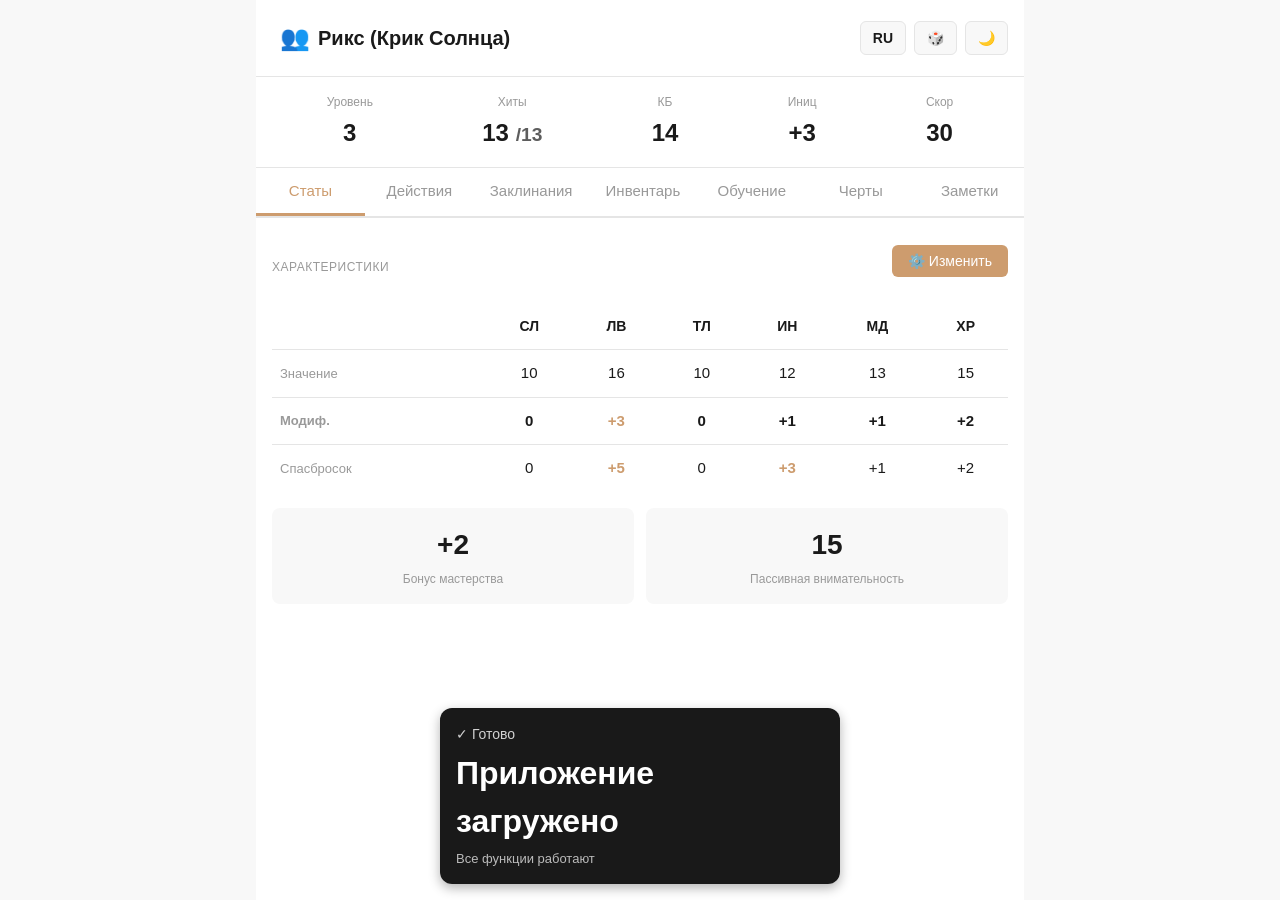
==== index.html @ 70c3392c "Add files via upload" ====
<!DOCTYPE html>
<html lang="ru">
<head>
    <meta charset="UTF-8">
    <meta name="viewport" content="width=device-width, initial-scale=1.0">
    <title>Таборакс - Лист персонажа</title>
    <link rel="stylesheet" href="style.css">
</head>
<body>
    <div class="app">
        <!-- Шапка персонажа -->
        <header class="header">
            <button class="back-btn" onclick="openCharacterList()">👥</button>
            <h1 class="character-name" id="character-name-display">Рикс (Крик Солнца)</h1>
            <div class="header-controls">
                <button class="header-icon-btn" id="lang-btn" onclick="toggleLanguage()" title="Language">RU</button>
                <button class="header-icon-btn" id="online-btn" onclick="toggleOnlineMode()" title="Online mode">🎲</button>
                <button class="header-icon-btn" id="theme-btn" onclick="toggleTheme()" title="Theme">🌙</button>
            </div>
        </header>

        <!-- Основные показатели -->
        <div class="main-stats">
            <div class="main-stat clickable" onclick="levelUp()">
                <div class="main-stat-label" data-i18n="level-short">Уровень</div>
                <div class="main-stat-value" id="level-display">3</div>
            </div>
            <div class="main-stat clickable" onclick="openHPModal()">
                <div class="main-stat-label">Хиты</div>
                <div class="main-stat-value">
                    <span id="hp-current-display">13</span>
                    <span class="hp-max">/<span id="hp-max-display">13</span></span>
                </div>
            </div>
            <div class="main-stat">
                <div class="main-stat-label">КБ</div>
                <div class="main-stat-value" id="ac-display">14</div>
            </div>
            <div class="main-stat">
                <div class="main-stat-label">Иниц</div>
                <div class="main-stat-value" id="init-display">+3</div>
            </div>
            <div class="main-stat">
                <div class="main-stat-label">Скор</div>
                <div class="main-stat-value">30</div>
            </div>
        </div>

        <!-- Вкладки навигации -->
        <nav class="tabs">
            <button class="tab active" data-tab="stats" data-i18n="tab-stats">Статы</button>
            <button class="tab" data-tab="actions" data-i18n="tab-actions">Действия</button>
            <button class="tab" data-tab="spells" data-i18n="tab-spells">Заклинания</button>
            <button class="tab" data-tab="inventory" data-i18n="tab-inventory">Инвентарь</button>
            <button class="tab" data-tab="training" data-i18n="tab-training">Обучение</button>
            <button class="tab" data-tab="features" data-i18n="tab-features">Черты</button>
            <button class="tab" data-tab="notes" data-i18n="tab-notes">Заметки</button>
        </nav>

        <!-- Контент вкладок -->
        <main class="content">
            <!-- Статы -->
            <section id="stats" class="tab-content active">
                <div class="section-header">
                    <h2 class="section-title" data-i18n="section-stats">Характеристики</h2>
                    <button class="add-btn" onclick="openStatsModal()" data-i18n="edit-stats">⚙️ Изменить</button>
                </div>
                <!-- Таблица характеристик -->
                <table class="abilities-table">
                    <thead>
                        <tr>
                            <th></th>
                            <th>СЛ</th>
                            <th>ЛВ</th>
                            <th>ТЛ</th>
                            <th>ИН</th>
                            <th>МД</th>
                            <th>ХР</th>
                        </tr>
                    </thead>
                    <tbody id="abilities-body">
                        <tr>
                            <td class="row-label" data-i18n="value">Значение</td>
                            <td id="str-score">10</td>
                            <td id="dex-score">16</td>
                            <td id="con-score">10</td>
                            <td id="int-score">12</td>
                            <td id="wis-score">13</td>
                            <td id="cha-score">15</td>
                        </tr>
                        <tr class="modifier-row">
                            <td class="row-label" data-i18n="modifier">Модиф.</td>
                            <td id="str-mod">0</td>
                            <td class="highlight" id="dex-mod">+3</td>
                            <td id="con-mod">0</td>
                            <td id="int-mod">+1</td>
                            <td id="wis-mod">+1</td>
                            <td id="cha-mod">+2</td>
                        </tr>
                        <tr>
                            <td class="row-label" data-i18n="saving-throw">Спасбросок</td>
                            <td id="str-save">0</td>
                            <td class="highlight" id="dex-save">+5</td>
                            <td id="con-save">0</td>
                            <td class="highlight" id="int-save">+3</td>
                            <td id="wis-save">+1</td>
                            <td id="cha-save">+2</td>
                        </tr>
                    </tbody>
                </table>

                <!-- Бонусы -->
                <div class="info-boxes">
                    <div class="info-box">
                        <div class="info-box-value" id="prof-bonus-display">+2</div>
                        <div class="info-box-label" data-i18n="proficiency-bonus">Бонус мастерства</div>
                    </div>
                    <div class="info-box">
                        <div class="info-box-value" id="passive-perception">15</div>
                        <div class="info-box-label" data-i18n="passive-perception">Пассивная внимательность</div>
                    </div>
                </div>

                <!-- Навыки -->
                <div class="skills-section" id="skills-list">
                    <!-- Заполняется JS -->
                </div>
            </section>

            <!-- Действия -->
            <section id="actions" class="tab-content">
                <h2 class="section-title" data-i18n="section-attacks">Атаки</h2>

                <div class="action-card weapon">
                    <div class="action-header">
                        <h4>🗡️ Кинжал</h4>
                        <div class="weapon-rolls">
                            <button class="roll-btn-inline" onclick="rollAttack('Кинжал', 'dex')">⚔️</button>
                            <button class="roll-btn-inline" onclick="rollDamage('Кинжал', 1, 4, 'dex', 'колющий')">💥</button>
                        </div>
                    </div>
                    <p class="action-desc" id="dagger-hit-calc"></p>
                    <p class="action-desc" id="dagger-dmg-calc"></p>
                    <p class="action-desc">Лёгкое, метательное, фехтовальное (20/60 фт)</p>
                </div>

                <div class="action-card weapon">
                    <div class="action-header">
                        <h4>⚔️ Короткий меч</h4>
                        <div class="weapon-rolls">
                            <button class="roll-btn-inline" onclick="rollAttack('Короткий меч', 'dex')">⚔️</button>
                            <button class="roll-btn-inline" onclick="rollDamage('Короткий меч', 1, 6, 'dex', 'колющий')">💥</button>
                        </div>
                    </div>
                    <p class="action-desc" id="sword-hit-calc"></p>
                    <p class="action-desc" id="sword-dmg-calc"></p>
                    <p class="action-desc">Лёгкое, фехтовальное</p>
                </div>

                <div class="action-card weapon">
                    <div class="action-header">
                        <h4>🐾 Кошачьи когти</h4>
                        <div class="weapon-rolls">
                            <button class="roll-btn-inline" onclick="rollAttack('Когти', 'dex')">⚔️</button>
                            <button class="roll-btn-inline" onclick="rollDamage('Когти', 1, 4, 'str', 'рубящий')">💥</button>
                        </div>
                    </div>
                    <p class="action-desc" id="claws-hit-calc"></p>
                    <p class="action-desc" id="claws-dmg-calc"></p>
                    <p class="action-desc">Расовая способность. Лазание 20 футов + атака</p>
                </div>

                <h2 class="section-title" data-i18n="section-combat">Действия в бою</h2>

                <div class="action-card">
                    <div class="action-header">
                        <h4>🎯 Скрытая атака <span class="level-badge" id="sneak-level">3 ур</span></h4>
                        <button class="roll-btn-inline" onclick="rollSneakAttack()">🎲</button>
                    </div>
                    <p class="action-desc" id="sneak-calc"></p>
                    <p class="action-desc">Раз в ход при преимуществе на атаку ИЛИ если рядом с целью (в 5 фт) союзник, который не недееспособен (без помехи на атаку).</p>
                </div>

                <div class="action-card">
                    <div class="action-header">
                        <h4>⚡ Хитрое действие</h4>
                    </div>
                    <p class="action-desc"><strong>Бонусное действие:</strong> Рывок, Отход или Засада (Скрыться)</p>
                </div>

                <div class="action-card">
                    <div class="action-header">
                        <h4>🏃 Кошачье проворство</h4>
                    </div>
                    <p class="action-desc"><strong>Использование:</strong> 1 раз между отдыхами</p>
                    <p class="action-desc">Удваивает скорость (30 → 60 фт) до конца хода. Восстанавливается после 0 футов движения в один из ваших ходов.</p>
                </div>
            </section>

            <!-- Заклинания -->
            <section id="spells" class="tab-content">
                <h2 class="section-title" data-i18n="section-spellcasting">Характеристики заклинателя</h2>

                <div class="spell-stats">
                    <div class="spell-stat" id="spell-dc-calc">
                        <strong data-i18n="spell-dc">СЛ заклинаний</strong>: Загрузка...
                    </div>
                    <div class="spell-stat" id="spell-attack-calc">
                        <strong data-i18n="spell-attack">Бонус атаки</strong>: Загрузка...
                    </div>
                </div>

                <h3 class="subsection-title" data-i18n="cantrips">Заговоры (неограниченно)</h3>

                <div class="action-card">
                    <div class="action-header">
                        <h4>🎯 Улучшенная волшебная рука</h4>
                    </div>
                    <p class="action-desc"><strong>Действие/Бонусное • 30 фт • 1 мин</strong></p>
                    <p class="action-desc">Призрачная рука. Воровские инструменты, кража, Ловкость рук на расстоянии, открывание замков.</p>
                </div>

                <div class="action-card">
                    <div class="action-header">
                        <h4>✨ Малая иллюзия</h4>
                    </div>
                    <p class="action-desc"><strong>Действие • 30 фт • 1 мин</strong></p>
                    <p class="action-desc">Звук или изображение 5 фт. Расследование против СЛ <span id="spell-dc-inline">11</span>.</p>
                </div>

                <div class="action-card">
                    <div class="action-header">
                        <h4>🎪 Фокусы</h4>
                    </div>
                    <p class="action-desc"><strong>Действие • 10 фт • до 1 ч</strong></p>
                    <p class="action-desc">Магические трюки: свечи, температура еды, цвет/метка/звук. До 3 эффектов.</p>
                </div>

                <h3 class="subsection-title" data-i18n="level-1-spells">Заклинания 1 уровня</h3>

                <div class="spell-slots">
                    <strong><span data-i18n="spell-slots">Ячейки</span> (<span data-i18n="total">всего</span> <span id="spell-slots-total">2</span>):</strong>
                    <label class="slot"><input type="checkbox" class="spell-slot-check"> <span>1</span></label>
                    <label class="slot"><input type="checkbox" class="spell-slot-check"> <span>2</span></label>
                </div>

                <div class="action-card expandable">
                    <div class="action-header" onclick="this.parentElement.classList.toggle('expanded')">
                        <h4>😴 Усыпление</h4>
                        <button class="roll-btn-inline" onclick="event.stopPropagation(); rollSpell('Усыпление', 5, 8)">🎲 5к8</button>
                    </div>
                    <div class="action-details">
                        <p><strong>Действие • 90 фт • 1 мин</strong></p>
                        <p>5к8 хитов существ усыпляются. Начинайте с наименьших хитов. Просыпаются при уроне.</p>
                    </div>
                </div>

                <div class="action-card expandable">
                    <div class="action-header" onclick="this.parentElement.classList.toggle('expanded')">
                        <h4>🎭 Маскировка</h4>
                    </div>
                    <div class="action-details">
                        <p><strong>Действие • на себя • 1 ч</strong></p>
                        <p>Иллюзия внешнего вида. Расследование против СЛ <span id="spell-dc-inline2">11</span>.</p>
                    </div>
                </div>

                <div class="action-card expandable">
                    <div class="action-header" onclick="this.parentElement.classList.toggle('expanded')">
                        <h4>✨ Сверкающие брызги</h4>
                        <button class="roll-btn-inline" onclick="event.stopPropagation(); rollSpell('Сверкающие брызги', 6, 10)">🎲 6к10</button>
                    </div>
                    <div class="action-details">
                        <p><strong>Действие • конус 15 фт • момент</strong></p>
                        <p>6к10. Существа с хитами ≤ результата ослепляются. +2к10 за уровень ячейки.</p>
                    </div>
                </div>
            </section>

            <!-- Инвентарь -->
            <section id="inventory" class="tab-content">
                <div class="section-header">
                    <h2 class="section-title" data-i18n="tab-inventory">Инвентарь</h2>
                    <button class="add-btn" onclick="toggleAddItemForm()" data-i18n="add-item">+ Добавить</button>
                </div>

                <!-- Форма добавления -->
                <div id="add-item-form" class="add-item-form" style="display: none;">
                    <input type="text" id="item-name-input" placeholder="Название предмета" class="form-input">
                    <select id="item-type-input" class="form-input">
                        <option value="weapon">Оружие</option>
                        <option value="armor">Броня</option>
                        <option value="tool">Инструменты</option>
                        <option value="consumable">Расходники</option>
                        <option value="ingredient">Ингредиенты</option>
                        <option value="misc">Разное</option>
                    </select>
                    <div class="form-row">
                        <input type="text" id="item-detail-input" placeholder="Описание" class="form-input">
                        <input type="number" id="item-count-input" placeholder="×" class="form-input small" min="1" value="1">
                    </div>
                    <label class="checkbox-label">
                        <input type="checkbox" id="item-equipped-input">
                        Экипировано
                    </label>

                    <label class="checkbox-label">
                        <input type="checkbox" id="item-learnable-input" onchange="toggleLearnableFields()">
                        Можно изучать/тренироваться
                    </label>

                    <div id="learnable-fields" style="display: none;">
                        <label>Цель (очков для овладения):</label>
                        <input type="number" id="item-target-input" placeholder="50" class="form-input" min="1" value="50">

                        <label>Бросок кости:</label>
                        <select id="item-dice-input" class="form-input">
                            <option value="1d4">1к4</option>
                            <option value="1d6">1к6</option>
                            <option value="1d8">1к8</option>
                            <option value="1d10">1к10</option>
                            <option value="1d12">1к12</option>
                        </select>

                        <label>Модификатор:</label>
                        <select id="item-ability-input" class="form-input">
                            <option value="str">Сила (СЛ)</option>
                            <option value="dex">Ловкость (ЛВ)</option>
                            <option value="con">Телосложение (ТЛ)</option>
                            <option value="int" selected>Интеллект (ИН)</option>
                            <option value="wis">Мудрость (МД)</option>
                            <option value="cha">Харизма (ХР)</option>
                        </select>
                    </div>

                    <div class="form-buttons">
                        <button class="btn-save" onclick="addInventoryItem()" data-i18n="save-btn">Сохранить</button>
                        <button class="btn-cancel" onclick="toggleAddItemForm()" data-i18n="cancel-btn">Отмена</button>
                    </div>
                </div>

                <div id="inventory-container">
                    <!-- Заполняется JS -->
                </div>
            </section>

            <!-- Обучение -->
            <section id="training" class="tab-content">
                <h2 class="section-title" data-i18n="section-training">Изучаемые предметы</h2>
                <p class="training-description" data-i18n="training-desc">Тренируйтесь с этими предметами во время длинных отдыхов</p>

                <div class="section-header">
                    <button class="add-btn full-width" onclick="trainAll()" data-i18n="train-all">Тренировать все</button>
                </div>

                <div id="training-container">
                    <!-- Заполняется JS -->
                </div>
            </section>

            <!-- Черты -->
            <section id="features" class="tab-content">
                <h2 class="section-title" data-i18n="section-racial">Расовые черты (Таборакс)</h2>

                <div class="feature-card">
                    <h4>🌙 Тёмное зрение (60 фт)</h4>
                    <p>В темноте видите как при тусклом освещении (оттенки серого).</p>
                </div>

                <div class="feature-card">
                    <h4>🐾 Кошачьи когти</h4>
                    <p>Безоружная атака 1к4 + Сила рубящим. Скорость лазания 20 фт.</p>
                </div>

                <div class="feature-card">
                    <h4>🏃 Кошачье проворство</h4>
                    <p>Удвоение скорости в бою (1 раз). Восстановление после 0 фт движения.</p>
                </div>

                <h2 class="section-title" data-i18n="section-class">Классовые черты (Разбойник)</h2>

                <div class="feature-card">
                    <h4>⭐ Компетентность (Экспертиза)</h4>
                    <p>Удвоенный бонус мастерства для: Восприятие, Убеждение</p>
                </div>

                <div class="feature-card">
                    <h4>🎯 Скрытая атака</h4>
                    <p>Дополнительный урон раз в ход при определённых условиях. Растёт с уровнем.</p>
                </div>

                <div class="feature-card">
                    <h4>⚡ Хитрое действие</h4>
                    <p>Бонусное действие: Рывок, Отход, Засада.</p>
                </div>

                <div class="feature-card">
                    <h4>🗣️ Воровской жаргон</h4>
                    <p>Секретный язык воров. Зашифрованные сообщения, специальные символы.</p>
                </div>

                <div class="feature-card">
                    <h4>🎯 Мистический плут</h4>
                    <p>Заклинания от Интеллекта. Улучшенная волшебная рука.</p>
                </div>

                <h2 class="section-title" data-i18n="section-personality">Личность</h2>

                <div class="feature-card">
                    <h4>🎭 Черты</h4>
                    <p>Осторожен и уважителен в делах, находясь в заброшенных землях.</p>
                </div>

                <div class="feature-card">
                    <h4>💎 Идеалы</h4>
                    <p>Свобода - величайшее сокровище. Никто не отберёт её снова.</p>
                </div>

                <div class="feature-card">
                    <h4>🔗 Привязанности</h4>
                    <p>Притворяюсь, что не понимаю местный язык, чтобы избежать нежелательных взаимодействий.</p>
                </div>
            </section>

            <!-- Заметки -->
            <section id="notes" class="tab-content">
                <h2 class="section-title">Общая информация</h2>

                <div class="note-card">
                    <h4>Владение оружием</h4>
                    <p>Простое оружие, ручные арбалеты, длинный меч, рапира, короткий меч</p>
                </div>

                <div class="note-card">
                    <h4>Языки</h4>
                    <p>Общий, Эльфийский, Сильван</p>
                </div>

                <div class="note-card">
                    <h4>Броски в бою</h4>
                    <p><strong>1. Инициатива:</strong> 1к20 + Ловкость</p>
                    <p><strong>2. Попадание:</strong> 1к20 + мод. характеристики + мастерство</p>
                    <p><strong>3. Урон:</strong> кость оружия + модификатор</p>
                    <p><strong>Крит (20):</strong> урон ×2</p>
                    <p><strong>Провал (1):</strong> автопромах</p>
                </div>
            </section>
        </main>

        <!-- Модальное окно списка персонажей -->
        <div id="character-list-modal" class="modal">
            <div class="modal-content">
                <div class="modal-header">
                    <h2 data-i18n="my-characters">Мои персонажи</h2>
                    <button class="close-btn" onclick="closeCharacterList()">×</button>
                </div>
                <div class="modal-body">
                    <div id="characters-list"></div>
                    <button class="btn-save full-width" onclick="openCharacterCreator()" data-i18n="create-character">+ Создать нового персонажа</button>
                </div>
            </div>
        </div>

        <!-- Модальное окно создания персонажа -->
        <div id="character-creator-modal" class="modal">
            <div class="modal-content">
                <div class="modal-header">
                    <h2>Создание персонажа</h2>
                    <button class="close-btn" onclick="closeCharacterCreator()">×</button>
                </div>
                <div class="modal-body">
                    <div id="creator-step-1" class="creator-step active">
                        <h3>Шаг 1: Основная информация</h3>
                        <label>Имя персонажа:</label>
                        <input type="text" id="new-char-name" class="form-input" placeholder="Например: Рикс (Крик Солнца)">

                        <label>Раса:</label>
                        <select id="new-char-race" class="form-input">
                            <option value="tabaxi">Таборакс (Tabaxi)</option>
                            <option value="human">Человек</option>
                            <option value="elf">Эльф</option>
                            <option value="dwarf">Дварф</option>
                            <option value="halfling">Полурослик</option>
                            <option value="dragonborn">Драконорождённый</option>
                            <option value="tiefling">Тифлинг</option>
                        </select>

                        <label>Класс:</label>
                        <select id="new-char-class" class="form-input">
                            <option value="rogue">Разбойник (Плут)</option>
                            <option value="fighter">Воин</option>
                            <option value="wizard">Волшебник</option>
                            <option value="cleric">Жрец</option>
                            <option value="ranger">Следопыт</option>
                            <option value="paladin">Паладин</option>
                            <option value="bard">Бард</option>
                        </select>

                        <label>Уровень:</label>
                        <input type="number" id="new-char-level" min="1" max="20" value="1" class="form-input">

                        <button class="btn-save full-width" onclick="goToCreatorStep(2)">Далее →</button>
                    </div>

                    <div id="creator-step-2" class="creator-step">
                        <h3>Шаг 2: Характеристики</h3>
                        <div class="stat-inputs">
                            <label>Сила (СЛ): <input type="number" id="new-str" min="1" max="30" value="10"></label>
                            <label>Ловкость (ЛВ): <input type="number" id="new-dex" min="1" max="30" value="10"></label>
                            <label>Телосложение (ТЛ): <input type="number" id="new-con" min="1" max="30" value="10"></label>
                            <label>Интеллект (ИН): <input type="number" id="new-int" min="1" max="30" value="10"></label>
                            <label>Мудрость (МД): <input type="number" id="new-wis" min="1" max="30" value="10"></label>
                            <label>Харизма (ХР): <input type="number" id="new-cha" min="1" max="30" value="10"></label>
                        </div>

                        <div class="form-buttons">
                            <button class="btn-cancel" onclick="goToCreatorStep(1)">← Назад</button>
                            <button class="btn-save" onclick="goToCreatorStep(3)">Далее →</button>
                        </div>
                    </div>

                    <div id="creator-step-3" class="creator-step">
                        <h3>Шаг 3: Дополнительно</h3>

                        <label>КД (Класс Доспеха):</label>
                        <input type="number" id="new-ac" min="1" max="30" value="10" class="form-input">

                        <label>Максимум хитов:</label>
                        <input type="number" id="new-hp-max" min="1" max="500" value="10" class="form-input">

                        <div class="form-buttons">
                            <button class="btn-cancel" onclick="goToCreatorStep(2)">← Назад</button>
                            <button class="btn-save" onclick="createNewCharacter()">Создать персонажа</button>
                        </div>
                    </div>
                </div>
            </div>
        </div>

        <!-- Модальное окно HP -->
        <div id="hp-modal" class="modal">
            <div class="modal-content">
                <div class="modal-header">
                    <h2>Хиты</h2>
                    <button class="close-btn" onclick="closeHPModal()">×</button>
                </div>
                <div class="modal-body hp-modal-body">
                    <div class="hp-row">
                        <label>Здоровье</label>
                        <div class="hp-value" id="hp-modal-current">13</div>
                    </div>
                    <div class="hp-row">
                        <label>Максимум</label>
                        <div class="hp-value" id="hp-modal-max">13</div>
                    </div>
                    <div class="hp-row">
                        <label>Временное</label>
                        <input type="number" id="hp-temp" value="0" min="0" class="hp-input">
                    </div>

                    <div class="hit-dice-section">
                        <label>Кость хитов к8</label>
                        <div class="item-controls">
                            <button class="item-control-btn" onclick="changeHitDice(-1)">−</button>
                            <span class="item-count" id="hit-dice-count">3</span>
                            <button class="item-control-btn" onclick="changeHitDice(1)">+</button>
                        </div>
                    </div>

                    <div class="hp-buttons">
                        <button class="btn-heal" onclick="healHP()">Лечение</button>
                        <div class="hp-divider"></div>
                        <button class="btn-damage" onclick="damageHP()">Урон</button>
                    </div>
                </div>
            </div>
        </div>

        <!-- Модальное окно настроек персонажа -->
        <div id="stats-modal" class="modal">
            <div class="modal-content">
                <div class="modal-header">
                    <h2>Характеристики</h2>
                    <button class="close-btn" onclick="closeStatsModal()">×</button>
                </div>
                <div class="modal-body">
                    <div class="stat-inputs">
                        <label>Сила (СЛ): <input type="number" id="str-input" min="1" max="30" value="10"></label>
                        <label>Ловкость (ЛВ): <input type="number" id="dex-input" min="1" max="30" value="16"></label>
                        <label>Телосложение (ТЛ): <input type="number" id="con-input" min="1" max="30" value="10"></label>
                        <label>Интеллект (ИН): <input type="number" id="int-input" min="1" max="30" value="12"></label>
                        <label>Мудрость (МД): <input type="number" id="wis-input" min="1" max="30" value="13"></label>
                        <label>Харизма (ХР): <input type="number" id="cha-input" min="1" max="30" value="15"></label>
                    </div>

                    <label>КД (Класс Доспеха):</label>
                    <input type="number" id="ac-input" min="1" max="30" value="14" class="form-input">

                    <label>Максимум хитов:</label>
                    <input type="number" id="hp-max-input" min="1" max="500" value="13" class="form-input">

                    <button class="btn-save full-width" onclick="saveCharacterStats()">Сохранить</button>
                </div>
            </div>
        </div>

        <!-- Результаты бросков -->
        <div id="roll-results" class="roll-results"></div>
    </div>

    <script src="script.js"></script>
</body>
</html>
---- style.css ----
* {
    margin: 0;
    padding: 0;
    box-sizing: border-box;
}

:root {
    --color-primary: #cd9c6e;
    --color-bg: #f8f8f8;
    --color-card: #ffffff;
    --color-text: #1a1a1a;
    --color-text-secondary: #999999;
    --color-border: #e5e5e5;
    --color-highlight: #cd9c6e;
    --color-red: #ef4444;
    --color-green: #22c55e;
    --font-main: -apple-system, BlinkMacSystemFont, 'Segoe UI', 'Roboto', sans-serif;
}

body.dark-theme {
    --color-bg: #1a1a1a;
    --color-card: #2a2a2a;
    --color-text: #e5e5e5;
    --color-text-secondary: #999999;
    --color-border: #3a3a3a;
}

body.dark-theme .app {
    background: var(--color-card);
}

body.dark-theme .abilities-table,
body.dark-theme .skill-row,
body.dark-theme .inventory-item,
body.dark-theme .action-card,
body.dark-theme .feature-card,
body.dark-theme .note-card,
body.dark-theme .main-stats {
    background: var(--color-card);
}

body.dark-theme .header {
    background: var(--color-card);
    border-bottom-color: var(--color-border);
}

body.dark-theme .tabs {
    background: var(--color-card);
}

body.dark-theme .form-input,
body.dark-theme .hp-input {
    background: var(--color-bg);
    color: var(--color-text);
}

body.dark-theme .training-card {
    background: var(--color-card);
}

body.dark-theme .training-bar {
    background: var(--color-bg);
}

body {
    font-family: var(--font-main);
    background: var(--color-bg);
    color: var(--color-text);
    line-height: 1.5;
    -webkit-font-smoothing: antialiased;
}

.app {
    max-width: 768px;
    margin: 0 auto;
    background: white;
    min-height: 100vh;
}

/* Header */
.header {
    display: flex;
    align-items: center;
    justify-content: space-between;
    padding: 1rem;
    background: white;
    border-bottom: 1px solid var(--color-border);
    position: sticky;
    top: 0;
    z-index: 100;
}

.back-btn, .menu-btn {
    background: none;
    border: none;
    font-size: 1.5rem;
    cursor: pointer;
    color: var(--color-text);
    padding: 0.5rem;
}

.character-name {
    font-size: 1.25rem;
    font-weight: 600;
    flex: 1;
}

.header-controls {
    display: flex;
    gap: 0.5rem;
    align-items: center;
}

.header-icon-btn {
    background: var(--color-bg);
    border: 1px solid var(--color-border);
    border-radius: 6px;
    padding: 0.5rem 0.75rem;
    font-size: 0.875rem;
    font-weight: 600;
    cursor: pointer;
    color: var(--color-text);
    transition: all 0.2s ease;
    min-width: 40px;
    text-align: center;
}

.header-icon-btn:hover {
    background: var(--color-primary);
    color: white;
    border-color: var(--color-primary);
}

.header-icon-btn.active {
    background: var(--color-primary);
    color: white;
    border-color: var(--color-primary);
}

/* Main Stats Bar */
.main-stats {
    display: flex;
    justify-content: space-around;
    padding: 1rem;
    background: white;
    border-bottom: 1px solid var(--color-border);
}

.main-stat {
    text-align: center;
}

.main-stat.clickable {
    cursor: pointer;
    transition: all 0.2s ease;
}

.main-stat.clickable:hover {
    background: var(--color-bg);
    border-radius: 8px;
}

.main-stat-label {
    font-size: 0.75rem;
    color: var(--color-text-secondary);
    margin-bottom: 0.25rem;
}

.main-stat-value {
    font-size: 1.5rem;
    font-weight: 600;
}

/* Tabs */
.tabs {
    display: flex;
    background: white;
    border-bottom: 2px solid var(--color-border);
    overflow-x: auto;
    position: sticky;
    top: 57px;
    z-index: 99;
}

.tab {
    flex: 1;
    padding: 0.875rem 1rem;
    background: none;
    border: none;
    border-bottom: 3px solid transparent;
    font-size: 0.9375rem;
    color: var(--color-text-secondary);
    cursor: pointer;
    white-space: nowrap;
    transition: all 0.2s;
}

.tab.active {
    color: var(--color-primary);
    border-bottom-color: var(--color-primary);
    font-weight: 500;
}

/* Content */
.content {
    padding: 1rem;
}

.tab-content {
    display: none;
}

.tab-content.active {
    display: block;
    animation: fadeIn 0.3s ease;
}

@keyframes fadeIn {
    from { opacity: 0; transform: translateY(10px); }
    to { opacity: 1; transform: translateY(0); }
}

.section-title {
    font-size: 0.75rem;
    color: var(--color-text-secondary);
    text-transform: uppercase;
    letter-spacing: 0.5px;
    margin: 1.5rem 0 0.75rem 0;
    font-weight: 500;
}

.subsection-title {
    font-size: 0.9rem;
    color: var(--color-text);
    margin: 1.25rem 0 0.75rem 0;
    font-weight: 600;
}

/* Abilities Table */
.abilities-table {
    width: 100%;
    border-collapse: collapse;
    margin-bottom: 1rem;
    background: white;
}

.abilities-table th {
    font-size: 0.875rem;
    font-weight: 600;
    padding: 0.75rem 0.5rem;
    text-align: center;
    color: var(--color-text);
}

.abilities-table td {
    padding: 0.75rem 0.5rem;
    text-align: center;
    font-size: 0.9375rem;
    border-top: 1px solid var(--color-border);
}

.abilities-table .row-label {
    text-align: left;
    font-size: 0.8125rem;
    color: var(--color-text-secondary);
    font-weight: 500;
}

.abilities-table .modifier-row td {
    font-weight: 600;
}

.abilities-table td.highlight {
    color: var(--color-primary);
    font-weight: 600;
}

/* Info Boxes */
.info-boxes {
    display: flex;
    gap: 0.75rem;
    margin-bottom: 1.5rem;
}

.info-box {
    flex: 1;
    padding: 1rem;
    background: var(--color-bg);
    border-radius: 8px;
    text-align: center;
}

.info-box-value {
    font-size: 1.75rem;
    font-weight: 600;
    margin-bottom: 0.25rem;
}

.info-box-label {
    font-size: 0.75rem;
    color: var(--color-text-secondary);
}

/* Skills */
.skills-section {
    display: flex;
    flex-direction: column;
    gap: 0;
}

.skill-row {
    display: flex;
    justify-content: space-between;
    align-items: center;
    padding: 0.875rem 1rem;
    border-bottom: 1px solid var(--color-border);
    background: white;
}

.skill-row.proficient {
    background: rgba(205, 156, 110, 0.05);
}

.skill-row.proficient .skill-value {
    font-weight: 600;
}

.skill-row.expert {
    background: rgba(205, 156, 110, 0.1);
}

.skill-row.expert .skill-value {
    font-weight: 700;
    text-decoration: underline;
}

.skill-name {
    font-size: 0.9375rem;
}

.skill-value {
    font-size: 0.9375rem;
    color: var(--color-text);
}

/* Action Cards */
.action-card {
    background: white;
    border: 1px solid var(--color-border);
    border-radius: 8px;
    padding: 1rem;
    margin-bottom: 0.75rem;
}

.action-card.expandable {
    cursor: pointer;
}

.action-header {
    display: flex;
    justify-content: space-between;
    align-items: center;
    gap: 0.5rem;
}

.action-header h4 {
    font-size: 0.9375rem;
    font-weight: 600;
    margin: 0;
    flex: 1;
}

.action-desc {
    font-size: 0.875rem;
    color: var(--color-text-secondary);
    margin: 0.5rem 0 0 0;
    line-height: 1.5;
}

.action-details {
    display: none;
    margin-top: 0.75rem;
    padding-top: 0.75rem;
    border-top: 1px solid var(--color-border);
    font-size: 0.875rem;
}

.action-details p {
    margin: 0.5rem 0;
}

.action-details strong {
    color: var(--color-text);
}

.action-card.expanded .action-details {
    display: block;
}

.weapon-rolls {
    display: flex;
    gap: 0.5rem;
}

/* Spell Stats */
.spell-stats {
    display: flex;
    gap: 1rem;
    padding: 1rem;
    background: var(--color-bg);
    border-radius: 8px;
    margin-bottom: 1rem;
}

.spell-stat {
    font-size: 0.875rem;
}

.spell-slots {
    display: flex;
    align-items: center;
    gap: 0.75rem;
    padding: 0.75rem 1rem;
    background: var(--color-bg);
    border-radius: 8px;
    margin-bottom: 1rem;
    font-size: 0.875rem;
}

.slot {
    display: inline-flex;
    align-items: center;
    cursor: pointer;
}

.spell-slot-check {
    margin-right: 0.25rem;
    width: 20px;
    height: 20px;
    cursor: pointer;
}

/* Buttons */
.roll-btn-inline {
    background: var(--color-primary);
    color: white;
    border: none;
    border-radius: 6px;
    padding: 0.375rem 0.75rem;
    font-size: 0.875rem;
    font-weight: 500;
    cursor: pointer;
    white-space: nowrap;
}

.roll-btn-inline:active {
    transform: scale(0.95);
}

/* Section Header */
.section-header {
    display: flex;
    justify-content: space-between;
    align-items: center;
    margin-bottom: 1rem;
}

.add-btn {
    background: var(--color-primary);
    color: white;
    border: none;
    border-radius: 6px;
    padding: 0.5rem 1rem;
    font-size: 0.875rem;
    font-weight: 500;
    cursor: pointer;
}

/* Add Item Form */
.add-item-form {
    background: var(--color-bg);
    border-radius: 8px;
    padding: 1rem;
    margin-bottom: 1rem;
}

.form-input {
    width: 100%;
    padding: 0.75rem;
    border: 1px solid var(--color-border);
    border-radius: 6px;
    font-size: 0.9375rem;
    font-family: var(--font-main);
    margin-bottom: 0.75rem;
}

.form-input:focus {
    outline: 2px solid var(--color-primary);
    border-color: var(--color-primary);
}

.form-row {
    display: flex;
    gap: 0.75rem;
}

.form-input.small {
    width: 100px;
    flex-shrink: 0;
}

.form-buttons {
    display: flex;
    gap: 0.75rem;
}

.btn-save, .btn-cancel {
    flex: 1;
    padding: 0.75rem;
    border: none;
    border-radius: 6px;
    font-size: 0.9375rem;
    font-weight: 500;
    cursor: pointer;
}

.btn-save {
    background: var(--color-primary);
    color: white;
}

.btn-cancel {
    background: var(--color-border);
    color: var(--color-text);
}

/* Inventory */
.inventory-item {
    display: flex;
    justify-content: space-between;
    align-items: center;
    padding: 1rem;
    border-bottom: 1px solid var(--color-border);
    background: white;
    gap: 0.5rem;
}

.item-name {
    font-size: 0.9375rem;
    flex: 1;
}

.item-detail {
    font-size: 0.875rem;
    color: var(--color-text-secondary);
}

.item-controls {
    display: flex;
    align-items: center;
    gap: 0.5rem;
}

.item-control-btn {
    background: var(--color-bg);
    border: 1px solid var(--color-border);
    border-radius: 4px;
    width: 28px;
    height: 28px;
    display: flex;
    align-items: center;
    justify-content: center;
    font-size: 1rem;
    cursor: pointer;
    color: var(--color-text);
    transition: all 0.2s ease;
}

.item-control-btn:hover {
    background: var(--color-primary);
    color: white;
    border-color: var(--color-primary);
}

.item-control-btn:active {
    transform: scale(0.9);
}

.item-count {
    font-size: 0.9375rem;
    color: var(--color-text);
    font-weight: 600;
    min-width: 30px;
    text-align: center;
}

.item-edit {
    background: none;
    border: none;
    color: var(--color-text-secondary);
    font-size: 1.25rem;
    cursor: pointer;
    padding: 0 0.5rem;
    line-height: 1;
}

.item-edit:hover {
    color: var(--color-primary);
}

.item-delete {
    background: none;
    border: none;
    color: var(--color-text-secondary);
    font-size: 1.5rem;
    cursor: pointer;
    padding: 0 0.5rem;
    line-height: 1;
}

.item-delete:hover {
    color: var(--color-red);
}

/* Feature Cards */
.feature-card {
    background: white;
    border: 1px solid var(--color-border);
    border-radius: 8px;
    padding: 1rem;
    margin-bottom: 0.75rem;
}

.feature-card h4 {
    font-size: 0.9375rem;
    font-weight: 600;
    margin: 0 0 0.5rem 0;
}

.feature-card p {
    font-size: 0.875rem;
    color: var(--color-text-secondary);
    margin: 0.25rem 0;
    line-height: 1.5;
}

/* Note Cards */
.note-card {
    background: white;
    border: 1px solid var(--color-border);
    border-radius: 8px;
    padding: 1rem;
    margin-bottom: 0.75rem;
}

.note-card h4 {
    font-size: 0.9375rem;
    font-weight: 600;
    margin: 0 0 0.5rem 0;
}

.note-card p {
    font-size: 0.875rem;
    color: var(--color-text-secondary);
    margin: 0.25rem 0;
    line-height: 1.5;
}

/* Roll Results */
.roll-results {
    position: fixed;
    bottom: 1rem;
    left: 50%;
    transform: translateX(-50%);
    width: calc(100% - 2rem);
    max-width: 400px;
    z-index: 1000;
    display: flex;
    flex-direction: column;
    gap: 0.5rem;
}

.roll-result {
    background: rgba(0, 0, 0, 0.9);
    color: white;
    padding: 1rem;
    border-radius: 12px;
    box-shadow: 0 4px 12px rgba(0, 0, 0, 0.3);
    animation: slideUp 0.3s ease;
}

@keyframes slideUp {
    from {
        opacity: 0;
        transform: translateY(20px);
    }
    to {
        opacity: 1;
        transform: translateY(0);
    }
}

.roll-result-title {
    font-size: 0.875rem;
    opacity: 0.8;
    margin-bottom: 0.25rem;
}

.roll-result-value {
    font-size: 2rem;
    font-weight: 700;
}

.roll-result-detail {
    font-size: 0.8125rem;
    opacity: 0.7;
    margin-top: 0.25rem;
}

/* Mobile optimizations */
@media (max-width: 768px) {
    .tabs {
        top: 57px;
    }

    .tab {
        font-size: 0.875rem;
        padding: 0.75rem 0.75rem;
    }

    .main-stat-value {
        font-size: 1.25rem;
    }

    .abilities-table th,
    .abilities-table td {
        padding: 0.625rem 0.375rem;
        font-size: 0.875rem;
    }

    .roll-results {
        width: calc(100% - 1rem);
        bottom: 0.5rem;
    }
}

.hp-max {
    font-size: 1.2rem;
    opacity: 0.7;
}

/* Level Badge */
.level-badge {
    font-size: 0.75rem;
    color: var(--color-text-secondary);
    font-weight: normal;
}

/* Checkbox Label */
.checkbox-label {
    display: flex;
    align-items: center;
    gap: 0.5rem;
    margin: 0.75rem 0;
    font-size: 0.9375rem;
    cursor: pointer;
}

.checkbox-label input[type="checkbox"] {
    width: 20px;
    height: 20px;
    cursor: pointer;
}

.full-width {
    width: 100%;
}

/* Modal */
.modal {
    display: none;
    position: fixed;
    z-index: 1000;
    left: 0;
    top: 0;
    width: 100%;
    height: 100%;
    background: rgba(0, 0, 0, 0.5);
    animation: fadeIn 0.2s ease;
    pointer-events: none;
}

.modal.active {
    display: flex;
    align-items: center;
    justify-content: center;
    pointer-events: all;
}

.modal-content {
    background: white;
    border-radius: 12px;
    max-width: 500px;
    width: 90%;
    max-height: 90vh;
    overflow-y: auto;
    box-shadow: 0 10px 40px rgba(0, 0, 0, 0.3);
    animation: slideUp 0.3s ease;
}

.modal-header {
    display: flex;
    justify-content: space-between;
    align-items: center;
    padding: 1.5rem;
    border-bottom: 1px solid var(--color-border);
}

.modal-header h2 {
    font-size: 1.25rem;
    margin: 0;
}

.close-btn {
    background: none;
    border: none;
    font-size: 2rem;
    color: var(--color-text-secondary);
    cursor: pointer;
    line-height: 1;
    padding: 0;
}

.modal-body {
    padding: 1.5rem;
}

.modal-body label {
    display: block;
    margin-bottom: 0.5rem;
    font-size: 0.9375rem;
    font-weight: 500;
}

.modal-body input[type="number"] {
    width: 100%;
    padding: 0.75rem;
    border: 1px solid var(--color-border);
    border-radius: 6px;
    font-size: 1rem;
    font-family: var(--font-main);
    margin-bottom: 1rem;
}

.modal-body h3 {
    font-size: 1rem;
    margin: 1.5rem 0 1rem 0;
}

.stat-inputs {
    display: grid;
    grid-template-columns: repeat(2, 1fr);
    gap: 1rem;
    margin-bottom: 1.5rem;
}

.stat-inputs label {
    display: flex;
    flex-direction: column;
    gap: 0.5rem;
}

.stat-inputs input {
    margin: 0;
}

/* Creator Steps */
.creator-step {
    display: none;
}

.creator-step.active {
    display: block;
}

/* Character List */
.character-card {
    background: var(--color-bg);
    border-radius: 8px;
    padding: 1rem;
    margin-bottom: 0.75rem;
    display: flex;
    justify-content: space-between;
    align-items: center;
    cursor: pointer;
    transition: all 0.2s ease;
}

.character-card:hover {
    background: var(--color-primary);
    color: white;
    transform: translateX(5px);
}

.character-card.active {
    background: var(--color-primary);
    color: white;
}

.character-info h4 {
    margin: 0 0 0.25rem 0;
    font-size: 1rem;
}

.character-info p {
    margin: 0;
    font-size: 0.875rem;
    opacity: 0.8;
}

.character-delete {
    background: rgba(255, 255, 255, 0.2);
    border: none;
    color: inherit;
    font-size: 1.25rem;
    width: 32px;
    height: 32px;
    border-radius: 50%;
    cursor: pointer;
    display: flex;
    align-items: center;
    justify-content: center;
}

.character-delete:hover {
    background: rgba(255, 255, 255, 0.3);
}

/* Category Headers */
.category-header {
    display: flex;
    justify-content: space-between;
    align-items: center;
    padding: 0.75rem 1rem;
    background: var(--color-bg);
    border-radius: 6px;
    margin: 1rem 0 0.5rem 0;
    font-weight: 600;
    font-size: 0.875rem;
    color: var(--color-text);
    text-transform: uppercase;
    letter-spacing: 0.5px;
}

.category-count {
    color: var(--color-text-secondary);
    font-weight: normal;
}

/* Equipped Item */
.inventory-item.equipped {
    background: rgba(205, 156, 110, 0.05);
    border-left: 3px solid var(--color-primary);
}

.equipped-badge {
    font-size: 0.75rem;
    color: var(--color-primary);
    font-weight: 600;
}

/* Settings Row */
.setting-row {
    display: flex;
    justify-content: space-between;
    align-items: center;
    padding: 1rem;
    background: var(--color-bg);
    border-radius: 8px;
    margin-bottom: 1rem;
}

.setting-info {
    flex: 1;
}

.setting-info strong {
    display: block;
    font-size: 1rem;
    margin-bottom: 0.25rem;
}

.setting-info p {
    font-size: 0.875rem;
    color: var(--color-text-secondary);
    margin: 0;
}

/* Toggle Switch */
.switch {
    position: relative;
    display: inline-block;
    width: 50px;
    height: 28px;
    flex-shrink: 0;
}

.switch input {
    opacity: 0;
    width: 0;
    height: 0;
}

.slider {
    position: absolute;
    cursor: pointer;
    top: 0;
    left: 0;
    right: 0;
    bottom: 0;
    background-color: var(--color-border);
    transition: 0.3s;
    border-radius: 28px;
}

.slider:before {
    position: absolute;
    content: "";
    height: 20px;
    width: 20px;
    left: 4px;
    bottom: 4px;
    background-color: white;
    transition: 0.3s;
    border-radius: 50%;
}

input:checked + .slider {
    background-color: var(--color-primary);
}

input:checked + .slider:before {
    transform: translateX(22px);
}

/* Hide roll buttons by default */
body:not(.online-mode) .roll-btn-inline {
    display: none !important;
}

body:not(.online-mode) .weapon-rolls {
    display: none !important;
}

/* Scrollbar styling */
::-webkit-scrollbar {
    width: 6px;
    height: 6px;
}

::-webkit-scrollbar-track {
    background: var(--color-bg);
}

::-webkit-scrollbar-thumb {
    background: var(--color-border);
    border-radius: 3px;
}

::-webkit-scrollbar-thumb:hover {
    background: var(--color-text-secondary);
}

/* Experience Bar */
.exp-bar {
    width: 100%;
    height: 4px;
    background: rgba(255, 255, 255, 0.2);
    border-radius: 2px;
    overflow: hidden;
    margin-top: 0.25rem;
}

.exp-progress {
    height: 100%;
    background: var(--color-primary);
    transition: width 0.3s ease;
}

.exp-text {
    font-size: 0.7rem;
    margin-top: 0.25rem;
    opacity: 0.8;
}

/* Learnable Items */
.inventory-item.learnable {
    flex-direction: column;
    align-items: stretch;
}

.item-main-row {
    display: flex;
    justify-content: space-between;
    align-items: center;
    width: 100%;
}

.learnable-badge {
    font-size: 0.875rem;
}

.learn-progress {
    margin-top: 0.75rem;
    width: 100%;
}

.learn-bar {
    width: 100%;
    height: 6px;
    background: var(--color-bg);
    border-radius: 3px;
    overflow: hidden;
}

.learn-bar-fill {
    height: 100%;
    background: linear-gradient(90deg, var(--color-primary), var(--color-highlight));
    transition: width 0.3s ease;
}

.learn-text {
    font-size: 0.8125rem;
    color: var(--color-text-secondary);
    margin-top: 0.25rem;
    display: block;
}

/* HP Modal */
.hp-modal-body {
    display: flex;
    flex-direction: column;
    gap: 1rem;
}

.hp-row {
    display: flex;
    justify-content: space-between;
    align-items: center;
    padding: 1rem;
    background: var(--color-bg);
    border-radius: 8px;
}

.hp-row label {
    font-size: 1rem;
    color: var(--color-text-secondary);
    margin: 0;
}

.hp-value {
    font-size: 1.5rem;
    font-weight: 600;
    color: var(--color-text);
}

.hp-input {
    width: 100px;
    padding: 0.5rem;
    border: 1px solid var(--color-border);
    border-radius: 6px;
    font-size: 1.25rem;
    font-weight: 600;
    text-align: center;
    font-family: var(--font-main);
}

.hit-dice-section {
    display: flex;
    justify-content: space-between;
    align-items: center;
    padding: 1rem;
    background: var(--color-bg);
    border-radius: 8px;
}

.hit-dice-section label {
    font-size: 1rem;
    color: var(--color-text);
    margin: 0;
}

.hp-buttons {
    display: flex;
    gap: 1rem;
    align-items: center;
    margin-top: 1rem;
}

.btn-heal {
    flex: 1;
    padding: 1.25rem;
    border: none;
    border-radius: 8px;
    font-size: 1.125rem;
    font-weight: 600;
    cursor: pointer;
    background: var(--color-green);
    color: white;
    transition: all 0.2s ease;
}

.btn-heal:active {
    transform: scale(0.95);
}

.hp-divider {
    width: 2px;
    height: 60px;
    background: var(--color-border);
}

.btn-damage {
    flex: 1;
    padding: 1.25rem;
    border: none;
    border-radius: 8px;
    font-size: 1.125rem;
    font-weight: 600;
    cursor: pointer;
    background: var(--color-red);
    color: white;
    transition: all 0.2s ease;
}

.btn-damage:active {
    transform: scale(0.95);
}

/* Training Cards */
.training-description {
    color: var(--color-text-secondary);
    font-size: 0.875rem;
    margin: 0.5rem 0 1.5rem 0;
}

.training-card {
    background: white;
    border: 1px solid var(--color-border);
    border-radius: 8px;
    padding: 1rem;
    margin-bottom: 0.75rem;
}

.training-header {
    display: flex;
    justify-content: space-between;
    align-items: center;
    margin-bottom: 0.75rem;
}

.training-header h4 {
    font-size: 0.9375rem;
    font-weight: 600;
    margin: 0;
}

.training-status {
    font-size: 0.75rem;
    padding: 0.25rem 0.5rem;
    border-radius: 4px;
    font-weight: 600;
}

.status-mastered {
    background: rgba(34, 197, 94, 0.1);
    color: var(--color-green);
}

.status-in-progress {
    background: rgba(205, 156, 110, 0.1);
    color: var(--color-primary);
}

.status-not-started {
    background: var(--color-bg);
    color: var(--color-text-secondary);
}

.training-progress {
    margin-bottom: 0.75rem;
}

.training-bar {
    width: 100%;
    height: 8px;
    background: var(--color-bg);
    border-radius: 4px;
    overflow: hidden;
    margin-bottom: 0.5rem;
}

.training-bar-fill {
    height: 100%;
    background: linear-gradient(90deg, var(--color-primary), var(--color-highlight));
    transition: width 0.3s ease;
}

.training-info {
    display: flex;
    justify-content: space-between;
    font-size: 0.8125rem;
    color: var(--color-text-secondary);
}

.btn-train {
    width: 100%;
    padding: 0.75rem;
    border: none;
    border-radius: 6px;
    font-size: 0.9375rem;
    font-weight: 500;
    cursor: pointer;
    background: var(--color-primary);
    color: white;
    transition: all 0.2s ease;
}

.btn-train:hover {
    opacity: 0.9;
}

.btn-train:active {
    transform: scale(0.98);
}

.empty-state {
    text-align: center;
    padding: 3rem 1rem;
    color: var(--color-text-secondary);
    font-size: 0.9375rem;
}
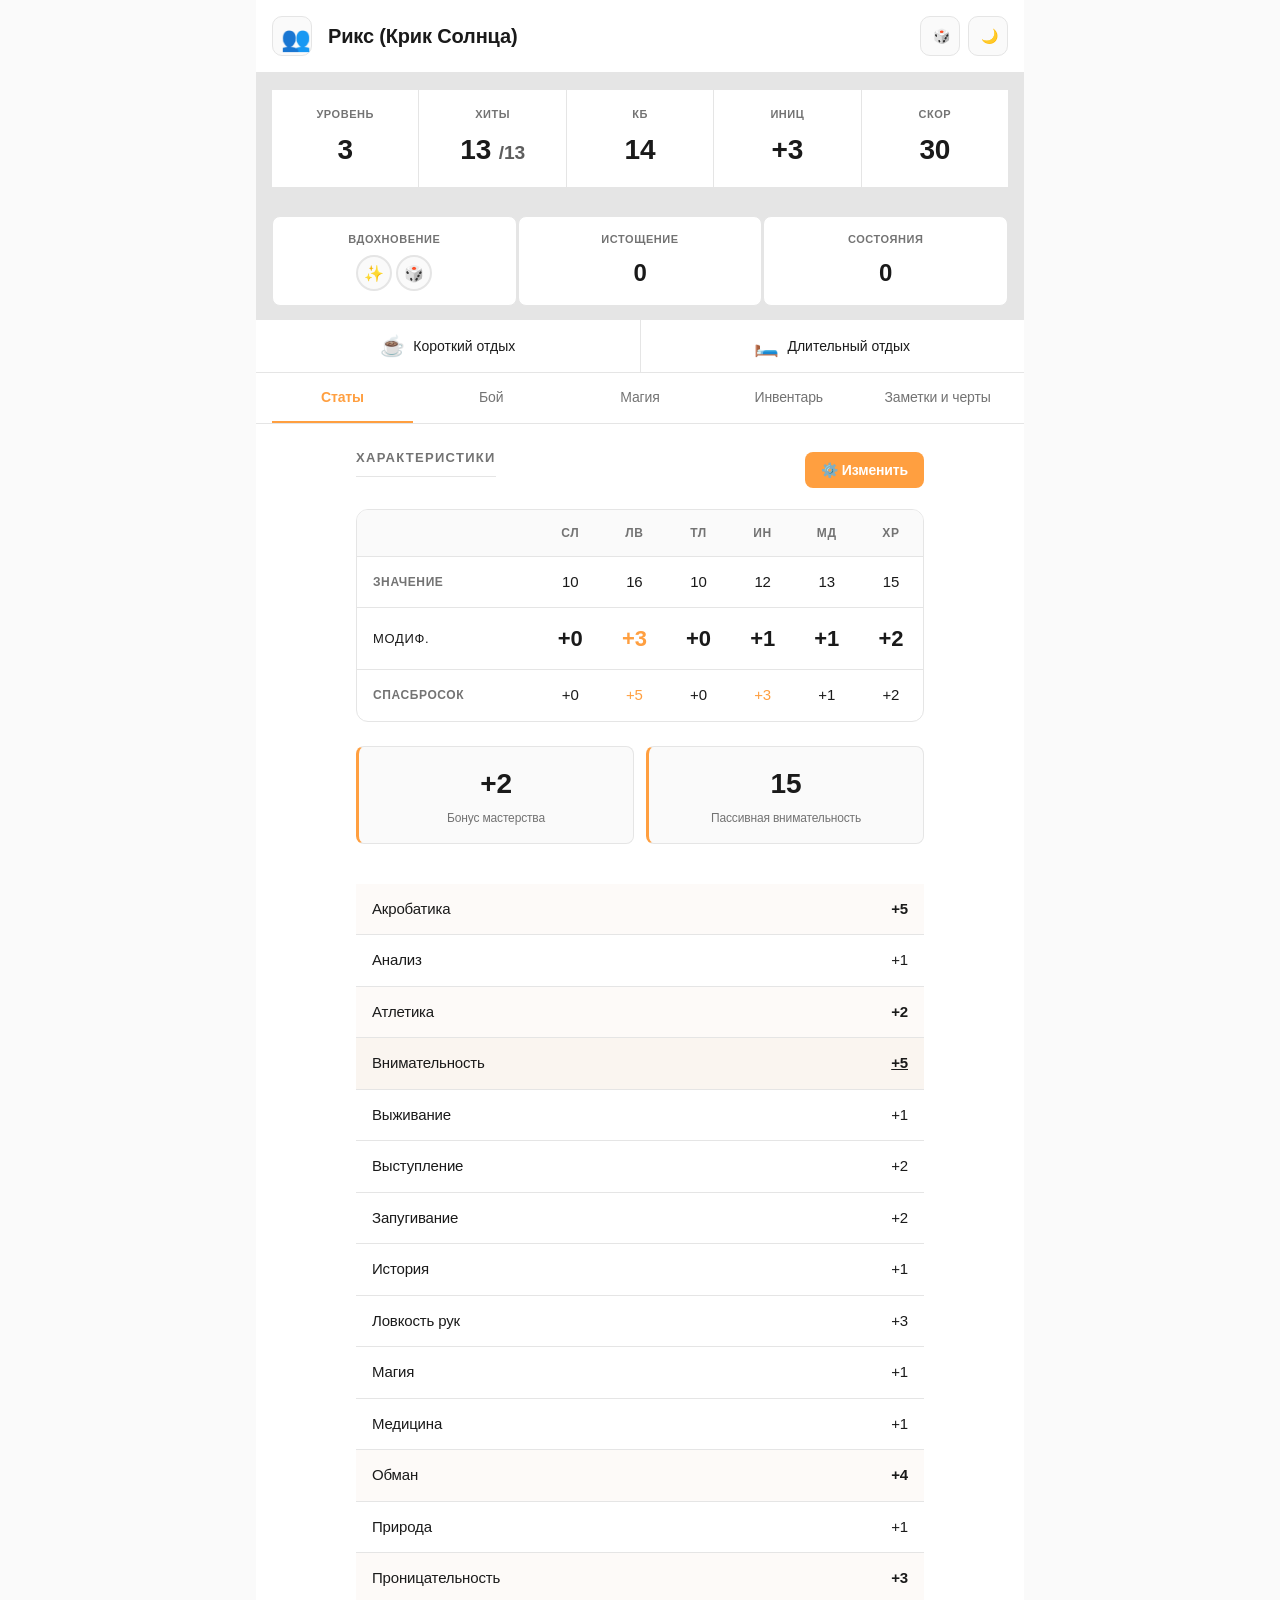
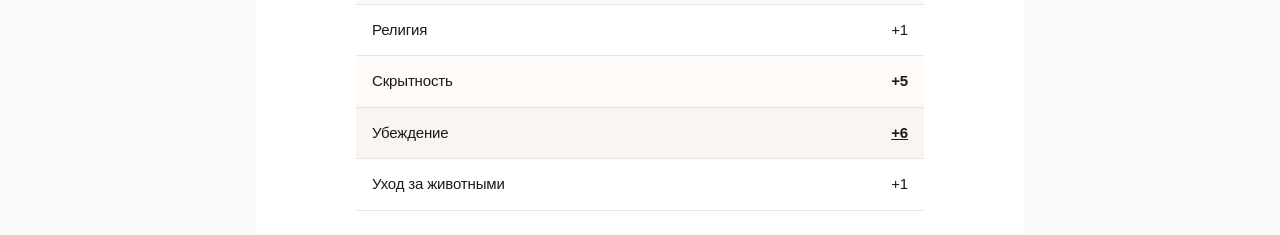
==== commit b369b138: "Add files via upload" ====
--- a/index.html
+++ b/index.html
@@ -3,8 +3,10 @@
 <head>
     <meta charset="UTF-8">
     <meta name="viewport" content="width=device-width, initial-scale=1.0">
-    <title>Таборакс - Лист персонажа</title>
+    <title>Интерактивный лист персонажа</title>
     <link rel="stylesheet" href="style.css">
+    <link rel="stylesheet" href="style-variant2.css">
+    <link rel="stylesheet" href="style-updates.css">
 </head>
 <body>
     <div class="app">
@@ -13,16 +15,15 @@
             <button class="back-btn" onclick="openCharacterList()">👥</button>
             <h1 class="character-name" id="character-name-display">Рикс (Крик Солнца)</h1>
             <div class="header-controls">
-                <button class="header-icon-btn" id="lang-btn" onclick="toggleLanguage()" title="Language">RU</button>
-                <button class="header-icon-btn" id="online-btn" onclick="toggleOnlineMode()" title="Online mode">🎲</button>
-                <button class="header-icon-btn" id="theme-btn" onclick="toggleTheme()" title="Theme">🌙</button>
+                <button class="header-icon-btn" id="online-btn" onclick="toggleOnlineMode()" title="Онлайн режим">🎲</button>
+                <button class="header-icon-btn" id="theme-btn" onclick="toggleTheme()" title="Тема">🌙</button>
             </div>
         </header>
 
         <!-- Основные показатели -->
         <div class="main-stats">
             <div class="main-stat clickable" onclick="levelUp()">
-                <div class="main-stat-label" data-i18n="level-short">Уровень</div>
+                <div class="main-stat-label">Уровень</div>
                 <div class="main-stat-value" id="level-display">3</div>
             </div>
             <div class="main-stat clickable" onclick="openHPModal()">
@@ -46,15 +47,53 @@
             </div>
         </div>
 
+        <!-- Дополнительные показатели и отдых -->
+        <div class="secondary-stats">
+            <!-- Вдохновение -->
+            <div class="stat-card">
+                <div class="stat-card-label">Вдохновение</div>
+                <div class="stat-card-value">
+                    <button class="inspiration-btn" id="inspiration-player" onclick="toggleInspirationPlayer(event)" title="Вдохновение игрока">
+                        <span class="inspiration-icon">✨</span>
+                    </button>
+                    <button class="inspiration-btn" id="inspiration-dm" onclick="toggleInspirationDM(event)" title="Вдохновение мастера">
+                        <span class="inspiration-icon">🎲</span>
+                    </button>
+                </div>
+            </div>
+
+            <!-- Истощение -->
+            <div class="stat-card clickable" onclick="openExhaustionModal()">
+                <div class="stat-card-label">Истощение</div>
+                <div class="stat-card-value" id="exhaustion-display">0</div>
+            </div>
+
+            <!-- Состояния -->
+            <div class="stat-card clickable" onclick="openConditionsModal()">
+                <div class="stat-card-label">Состояния</div>
+                <div class="stat-card-value" id="conditions-count">0</div>
+            </div>
+        </div>
+
+        <!-- Отдых -->
+        <div class="rest-bar">
+            <button class="rest-bar-btn short" onclick="shortRest()">
+                <span class="rest-bar-icon">☕</span>
+                <span class="rest-bar-label">Короткий отдых</span>
+            </button>
+            <button class="rest-bar-btn long" onclick="longRest()">
+                <span class="rest-bar-icon">🛏️</span>
+                <span class="rest-bar-label">Длительный отдых</span>
+            </button>
+        </div>
+
         <!-- Вкладки навигации -->
         <nav class="tabs">
-            <button class="tab active" data-tab="stats" data-i18n="tab-stats">Статы</button>
-            <button class="tab" data-tab="actions" data-i18n="tab-actions">Действия</button>
-            <button class="tab" data-tab="spells" data-i18n="tab-spells">Заклинания</button>
-            <button class="tab" data-tab="inventory" data-i18n="tab-inventory">Инвентарь</button>
-            <button class="tab" data-tab="training" data-i18n="tab-training">Обучение</button>
-            <button class="tab" data-tab="features" data-i18n="tab-features">Черты</button>
-            <button class="tab" data-tab="notes" data-i18n="tab-notes">Заметки</button>
+            <button class="tab active" data-tab="stats">Статы</button>
+            <button class="tab" data-tab="combat">Бой</button>
+            <button class="tab" data-tab="spells">Магия</button>
+            <button class="tab" data-tab="inventory">Инвентарь</button>
+            <button class="tab" data-tab="notes">Заметки и черты</button>
         </nav>
 
         <!-- Контент вкладок -->
@@ -62,8 +101,8 @@
             <!-- Статы -->
             <section id="stats" class="tab-content active">
                 <div class="section-header">
-                    <h2 class="section-title" data-i18n="section-stats">Характеристики</h2>
-                    <button class="add-btn" onclick="openStatsModal()" data-i18n="edit-stats">⚙️ Изменить</button>
+                    <h2 class="section-title">Характеристики</h2>
+                    <button class="add-btn" onclick="openStatsModal()">⚙️ Изменить</button>
                 </div>
                 <!-- Таблица характеристик -->
                 <table class="abilities-table">
@@ -80,7 +119,7 @@
                     </thead>
                     <tbody id="abilities-body">
                         <tr>
-                            <td class="row-label" data-i18n="value">Значение</td>
+                            <td class="row-label">Значение</td>
                             <td id="str-score">10</td>
                             <td id="dex-score">16</td>
                             <td id="con-score">10</td>
@@ -89,7 +128,7 @@
                             <td id="cha-score">15</td>
                         </tr>
                         <tr class="modifier-row">
-                            <td class="row-label" data-i18n="modifier">Модиф.</td>
+                            <td class="row-label">Модиф.</td>
                             <td id="str-mod">0</td>
                             <td class="highlight" id="dex-mod">+3</td>
                             <td id="con-mod">0</td>
@@ -98,7 +137,7 @@
                             <td id="cha-mod">+2</td>
                         </tr>
                         <tr>
-                            <td class="row-label" data-i18n="saving-throw">Спасбросок</td>
+                            <td class="row-label">Спасбросок</td>
                             <td id="str-save">0</td>
                             <td class="highlight" id="dex-save">+5</td>
                             <td id="con-save">0</td>
@@ -113,11 +152,11 @@
                 <div class="info-boxes">
                     <div class="info-box">
                         <div class="info-box-value" id="prof-bonus-display">+2</div>
-                        <div class="info-box-label" data-i18n="proficiency-bonus">Бонус мастерства</div>
+                        <div class="info-box-label">Бонус мастерства</div>
                     </div>
                     <div class="info-box">
                         <div class="info-box-value" id="passive-perception">15</div>
-                        <div class="info-box-label" data-i18n="passive-perception">Пассивная внимательность</div>
+                        <div class="info-box-label">Пассивная внимательность</div>
                     </div>
                 </div>
 
@@ -127,9 +166,9 @@
                 </div>
             </section>
 
-            <!-- Действия -->
-            <section id="actions" class="tab-content">
-                <h2 class="section-title" data-i18n="section-attacks">Атаки</h2>
+            <!-- Бой (объединено: атаки + памятка) -->
+            <section id="combat" class="tab-content">
+                <h2 class="section-title">Атаки</h2>
 
                 <div class="action-card weapon">
                     <div class="action-header">
@@ -170,7 +209,7 @@
                     <p class="action-desc">Расовая способность. Лазание 20 футов + атака</p>
                 </div>
 
-                <h2 class="section-title" data-i18n="section-combat">Действия в бою</h2>
+                <h2 class="section-title">Действия в бою</h2>
 
                 <div class="action-card">
                     <div class="action-header">
@@ -195,59 +234,162 @@
                     <p class="action-desc"><strong>Использование:</strong> 1 раз между отдыхами</p>
                     <p class="action-desc">Удваивает скорость (30 → 60 фт) до конца хода. Восстанавливается после 0 футов движения в один из ваших ходов.</p>
                 </div>
+
+                <!-- Памятка боя -->
+                <h2 class="section-title">Памятка боя</h2>
+
+                <div class="combat-guide">
+                    <div class="combat-phase">
+                        <h3 class="combat-phase-title">1️⃣ Инициатива</h3>
+                        <p class="combat-desc">В начале боя все бросают к20 + модификатор Ловкости (<span id="init-bonus-guide">+3</span>). Ходите по очереди от большего к меньшему.</p>
+                    </div>
+
+                    <div class="combat-phase">
+                        <h3 class="combat-phase-title">2️⃣ Ваш ход (в раунде)</h3>
+                        <p class="combat-desc">В свой ход вы можете:</p>
+
+                        <div class="combat-action-type">
+                            <h4 class="action-type-title">⚔️ Действие (Action)</h4>
+                            <ul class="action-list">
+                                <li><strong>Атака</strong> — атаковать оружием или заклинанием</li>
+                                <li><strong>Сотворение заклинания</strong> — если время произнесения «1 действие»</li>
+                                <li><strong>Рывок</strong> — удвоить скорость передвижения в этом ходу</li>
+                                <li><strong>Отход</strong> — ваше движение не провоцирует атаки</li>
+                                <li><strong>Засада (Скрыться)</strong> — проверка Скрытности</li>
+                                <li><strong>Помощь</strong> — дать союзнику преимущество на следующую проверку</li>
+                                <li><strong>Готовность</strong> — подготовить действие на триггер</li>
+                                <li><strong>Использование предмета</strong> — зелье, свиток и т.д.</li>
+                            </ul>
+                        </div>
+
+                        <div class="combat-action-type">
+                            <h4 class="action-type-title">⚡ Бонусное действие (Bonus Action)</h4>
+                            <p class="combat-desc"><em>Используется только если у вас есть способность/заклинание требующее бонусное действие</em></p>
+                            <ul class="action-list">
+                                <li><strong>Хитрое действие</strong> (Плут) — Рывок, Отход или Засада</li>
+                                <li><strong>Улучшенная волшебная рука</strong> — управление рукой</li>
+                                <li><strong>Атака вторым оружием</strong> — если держите 2 лёгких оружия (без модификатора урона)</li>
+                            </ul>
+                        </div>
+
+                        <div class="combat-action-type">
+                            <h4 class="action-type-title">🚶 Движение (Movement)</h4>
+                            <p class="combat-desc">До <strong>30 футов</strong> (можно разбить: 10 фт → действие → 20 фт)</p>
+                        </div>
+
+                        <div class="combat-action-type">
+                            <h4 class="action-type-title">🗣️ Бесплатное взаимодействие</h4>
+                            <ul class="action-list">
+                                <li>Достать/убрать оружие</li>
+                                <li>Открыть/закрыть дверь</li>
+                                <li>Что-то сказать (несколько слов)</li>
+                            </ul>
+                        </div>
+                    </div>
+
+                    <div class="combat-phase">
+                        <h3 class="combat-phase-title">3️⃣ Реакция (Reaction)</h3>
+                        <p class="combat-desc">1 раз в раунд (восстанавливается в начале вашего хода):</p>
+                        <ul class="action-list">
+                            <li><strong>Провоцированная атака</strong> — враг выходит из зоны досягаемости без Отхода</li>
+                            <li><strong>Некоторые заклинания</strong> — например, Щит, Контрзаклинание</li>
+                        </ul>
+                    </div>
+
+                    <div class="combat-phase special">
+                        <h3 class="combat-phase-title">🎯 Преимущество и помеха</h3>
+                        <p class="combat-desc"><strong>Преимущество:</strong> бросаете 2к20, берёте больший результат</p>
+                        <p class="combat-desc"><strong>Помеха:</strong> бросаете 2к20, берёте меньший результат</p>
+                        <p class="combat-desc-small"><em>Преимущество нужно для Скрытой атаки!</em></p>
+                    </div>
+
+                    <div class="combat-phase special">
+                        <h3 class="combat-phase-title">🎲 Критические попадания и провалы</h3>
+                        <p class="combat-desc"><strong>Критическое попадание (20 на к20):</strong></p>
+                        <ul class="action-list">
+                            <li>Автоматическое попадание</li>
+                            <li>Удвоение ВСЕХ костей урона (например: 1к6+3 → 2к6+3)</li>
+                            <li>Модификаторы НЕ удваиваются, только кости</li>
+                        </ul>
+                        <p class="combat-desc"><strong>Критический провал (1 на к20):</strong></p>
+                        <ul class="action-list">
+                            <li>Автоматический промах (независимо от бонусов)</li>
+                            <li>На спасбросках от смерти считается как 2 провала</li>
+                        </ul>
+                        <p class="combat-desc-small"><em>💡 Критические попадания работают только на броски атаки, НЕ на проверки характеристик или спасброски</em></p>
+                    </div>
+
+                    <div class="combat-phase special">
+                        <h3 class="combat-phase-title">💀 Смерть и стабилизация</h3>
+                        <p class="combat-desc">При 0 ХП начинаете умирать:</p>
+                        <ul class="action-list">
+                            <li><strong>Успех:</strong> к20 ≥ 10 (3 успеха = стабилизация на 0 ХП)</li>
+                            <li><strong>Провал:</strong> к20 < 10 (3 провала = смерть)</li>
+                            <li><strong>1 на к20</strong> = 2 провала</li>
+                            <li><strong>20 на к20</strong> = восстанавливаете 1 ХП</li>
+                            <li><strong>Получение урона при 0 ХП</strong> = 1 провал (критический = 2 провала)</li>
+                        </ul>
+                    </div>
+                </div>
             </section>
 
-            <!-- Заклинания -->
+            <!-- Магия -->
             <section id="spells" class="tab-content">
-                <h2 class="section-title" data-i18n="section-spellcasting">Характеристики заклинателя</h2>
+                <h2 class="section-title">Характеристики заклинателя</h2>
 
                 <div class="spell-stats">
                     <div class="spell-stat" id="spell-dc-calc">
-                        <strong data-i18n="spell-dc">СЛ заклинаний</strong>: Загрузка...
+                        <strong>СЛ заклинаний</strong>: Загрузка...
                     </div>
                     <div class="spell-stat" id="spell-attack-calc">
-                        <strong data-i18n="spell-attack">Бонус атаки</strong>: Загрузка...
-                    </div>
-                </div>
-
-                <h3 class="subsection-title" data-i18n="cantrips">Заговоры (неограниченно)</h3>
-
-                <div class="action-card">
+                        <strong>Бонус атаки</strong>: Загрузка...
+                    </div>
+                </div>
+
+                <h3 class="subsection-title">Заговоры (неограниченно)</h3>
+
+                <div class="action-card spell-cantrip">
                     <div class="action-header">
                         <h4>🎯 Улучшенная волшебная рука</h4>
+                        <span class="spell-level-badge badge-cantrip">Заговор</span>
                     </div>
                     <p class="action-desc"><strong>Действие/Бонусное • 30 фт • 1 мин</strong></p>
                     <p class="action-desc">Призрачная рука. Воровские инструменты, кража, Ловкость рук на расстоянии, открывание замков.</p>
                 </div>
 
-                <div class="action-card">
+                <div class="action-card spell-cantrip">
                     <div class="action-header">
                         <h4>✨ Малая иллюзия</h4>
+                        <span class="spell-level-badge badge-cantrip">Заговор</span>
                     </div>
                     <p class="action-desc"><strong>Действие • 30 фт • 1 мин</strong></p>
-                    <p class="action-desc">Звук или изображение 5 фт. Расследование против СЛ <span id="spell-dc-inline">11</span>.</p>
-                </div>
-
-                <div class="action-card">
+                    <p class="action-desc">Звук или изображение 5 фт. Расследование (Проницательность) против СЛ <span id="spell-dc-inline">11</span>.</p>
+                </div>
+
+                <div class="action-card spell-cantrip">
                     <div class="action-header">
                         <h4>🎪 Фокусы</h4>
+                        <span class="spell-level-badge badge-cantrip">Заговор</span>
                     </div>
                     <p class="action-desc"><strong>Действие • 10 фт • до 1 ч</strong></p>
                     <p class="action-desc">Магические трюки: свечи, температура еды, цвет/метка/звук. До 3 эффектов.</p>
                 </div>
 
-                <h3 class="subsection-title" data-i18n="level-1-spells">Заклинания 1 уровня</h3>
+                <h3 class="subsection-title">Заклинания 1 уровня</h3>
 
                 <div class="spell-slots">
-                    <strong><span data-i18n="spell-slots">Ячейки</span> (<span data-i18n="total">всего</span> <span id="spell-slots-total">2</span>):</strong>
+                    <strong><span>Ячейки</span> (<span>всего</span> <span id="spell-slots-total">2</span>):</strong>
                     <label class="slot"><input type="checkbox" class="spell-slot-check"> <span>1</span></label>
                     <label class="slot"><input type="checkbox" class="spell-slot-check"> <span>2</span></label>
                 </div>
 
-                <div class="action-card expandable">
+                <div class="action-card spell-level-1 expandable">
                     <div class="action-header" onclick="this.parentElement.classList.toggle('expanded')">
                         <h4>😴 Усыпление</h4>
-                        <button class="roll-btn-inline" onclick="event.stopPropagation(); rollSpell('Усыпление', 5, 8)">🎲 5к8</button>
+                        <div style="display: flex; align-items: center; gap: 0.5rem;">
+                            <span class="spell-level-badge badge-spell-1">1 ур</span>
+                            <button class="roll-btn-inline" onclick="event.stopPropagation(); rollSpell('Усыпление', 5, 8)">🎲 5к8</button>
+                        </div>
                     </div>
                     <div class="action-details">
                         <p><strong>Действие • 90 фт • 1 мин</strong></p>
@@ -255,20 +397,24 @@
                     </div>
                 </div>
 
-                <div class="action-card expandable">
+                <div class="action-card spell-level-1 expandable">
                     <div class="action-header" onclick="this.parentElement.classList.toggle('expanded')">
                         <h4>🎭 Маскировка</h4>
+                        <span class="spell-level-badge badge-spell-1">1 ур</span>
                     </div>
                     <div class="action-details">
                         <p><strong>Действие • на себя • 1 ч</strong></p>
-                        <p>Иллюзия внешнего вида. Расследование против СЛ <span id="spell-dc-inline2">11</span>.</p>
-                    </div>
-                </div>
-
-                <div class="action-card expandable">
+                        <p>Иллюзия внешнего вида. Расследование (Проницательность) против СЛ <span id="spell-dc-inline2">11</span>.</p>
+                    </div>
+                </div>
+
+                <div class="action-card spell-level-1 expandable">
                     <div class="action-header" onclick="this.parentElement.classList.toggle('expanded')">
                         <h4>✨ Сверкающие брызги</h4>
-                        <button class="roll-btn-inline" onclick="event.stopPropagation(); rollSpell('Сверкающие брызги', 6, 10)">🎲 6к10</button>
+                        <div style="display: flex; align-items: center; gap: 0.5rem;">
+                            <span class="spell-level-badge badge-spell-1">1 ур</span>
+                            <button class="roll-btn-inline" onclick="event.stopPropagation(); rollSpell('Сверкающие брызги', 6, 10)">🎲 6к10</button>
+                        </div>
                     </div>
                     <div class="action-details">
                         <p><strong>Действие • конус 15 фт • момент</strong></p>
@@ -280,8 +426,8 @@
             <!-- Инвентарь -->
             <section id="inventory" class="tab-content">
                 <div class="section-header">
-                    <h2 class="section-title" data-i18n="tab-inventory">Инвентарь</h2>
-                    <button class="add-btn" onclick="toggleAddItemForm()" data-i18n="add-item">+ Добавить</button>
+                    <h2 class="section-title">Инвентарь</h2>
+                    <button class="add-btn" onclick="toggleAddItemForm()">+ Добавить</button>
                 </div>
 
                 <!-- Форма добавления -->
@@ -334,9 +480,34 @@
                     </div>
 
                     <div class="form-buttons">
-                        <button class="btn-save" onclick="addInventoryItem()" data-i18n="save-btn">Сохранить</button>
-                        <button class="btn-cancel" onclick="toggleAddItemForm()" data-i18n="cancel-btn">Отмена</button>
-                    </div>
+                        <button class="btn-save" onclick="addInventoryItem()">Сохранить</button>
+                        <button class="btn-cancel" onclick="toggleAddItemForm()">Отмена</button>
+                    </div>
+                </div>
+
+                <!-- Деньги -->
+                <div class="money-bar">
+                    <button class="money-bar-btn" onclick="openMoneyModal('subtract')">−</button>
+
+                    <div class="money-compact" onclick="editMoney('gold')">
+                        <span class="money-compact-icon">🟡</span>
+                        <span class="money-compact-label">ЗМ</span>
+                        <span class="money-compact-value" id="money-gold">0</span>
+                    </div>
+
+                    <div class="money-compact" onclick="editMoney('silver')">
+                        <span class="money-compact-icon">⚪</span>
+                        <span class="money-compact-label">СМ</span>
+                        <span class="money-compact-value" id="money-silver">0</span>
+                    </div>
+
+                    <div class="money-compact" onclick="editMoney('copper')">
+                        <span class="money-compact-icon">🟤</span>
+                        <span class="money-compact-label">ММ</span>
+                        <span class="money-compact-value" id="money-copper">0</span>
+                    </div>
+
+                    <button class="money-bar-btn" onclick="openMoneyModal('add')">+</button>
                 </div>
 
                 <div id="inventory-container">
@@ -344,105 +515,100 @@
                 </div>
             </section>
 
-            <!-- Обучение -->
-            <section id="training" class="tab-content">
-                <h2 class="section-title" data-i18n="section-training">Изучаемые предметы</h2>
-                <p class="training-description" data-i18n="training-desc">Тренируйтесь с этими предметами во время длинных отдыхов</p>
-
+            <!-- Заметки и черты -->
+            <section id="notes" class="tab-content">
                 <div class="section-header">
-                    <button class="add-btn full-width" onclick="trainAll()" data-i18n="train-all">Тренировать все</button>
-                </div>
-
-                <div id="training-container">
-                    <!-- Заполняется JS -->
-                </div>
-            </section>
-
-            <!-- Черты -->
-            <section id="features" class="tab-content">
-                <h2 class="section-title" data-i18n="section-racial">Расовые черты (Таборакс)</h2>
-
-                <div class="feature-card">
+                    <h2 class="section-title">Трекер событий</h2>
+                    <button class="add-btn" onclick="toggleEventForm()">+ Событие</button>
+                </div>
+
+                <!-- Форма добавления события -->
+                <div id="event-form" class="add-item-form" style="display: none;">
+                    <input type="text" id="event-name" class="form-input" placeholder="Название события">
+                    <input type="text" id="event-location" class="form-input" placeholder="Место (необязательно)">
+                    <div class="form-row">
+                        <input type="number" id="event-days" class="form-input" placeholder="Через дней" min="0">
+                        <button class="btn-save" onclick="addEvent()">Добавить</button>
+                    </div>
+                </div>
+
+                <!-- Список событий -->
+                <div id="events-container">
+                    <!-- События добавляются динамически -->
+                </div>
+
+                <!-- Черты персонажа -->
+                <h2 class="section-title title-racial">Расовые черты (Табакси)</h2>
+
+                <div class="feature-card feature-racial">
                     <h4>🌙 Тёмное зрение (60 фт)</h4>
                     <p>В темноте видите как при тусклом освещении (оттенки серого).</p>
                 </div>
 
-                <div class="feature-card">
+                <div class="feature-card feature-racial">
                     <h4>🐾 Кошачьи когти</h4>
                     <p>Безоружная атака 1к4 + Сила рубящим. Скорость лазания 20 фт.</p>
                 </div>
 
-                <div class="feature-card">
+                <div class="feature-card feature-racial">
                     <h4>🏃 Кошачье проворство</h4>
                     <p>Удвоение скорости в бою (1 раз). Восстановление после 0 фт движения.</p>
                 </div>
 
-                <h2 class="section-title" data-i18n="section-class">Классовые черты (Разбойник)</h2>
-
-                <div class="feature-card">
+                <h2 class="section-title title-class">Классовые черты (Разбойник)</h2>
+
+                <div class="feature-card feature-class">
                     <h4>⭐ Компетентность (Экспертиза)</h4>
                     <p>Удвоенный бонус мастерства для: Восприятие, Убеждение</p>
                 </div>
 
-                <div class="feature-card">
+                <div class="feature-card feature-class">
                     <h4>🎯 Скрытая атака</h4>
                     <p>Дополнительный урон раз в ход при определённых условиях. Растёт с уровнем.</p>
                 </div>
 
-                <div class="feature-card">
+                <div class="feature-card feature-class">
                     <h4>⚡ Хитрое действие</h4>
                     <p>Бонусное действие: Рывок, Отход, Засада.</p>
                 </div>
 
-                <div class="feature-card">
+                <div class="feature-card feature-class">
                     <h4>🗣️ Воровской жаргон</h4>
                     <p>Секретный язык воров. Зашифрованные сообщения, специальные символы.</p>
                 </div>
 
-                <div class="feature-card">
+                <div class="feature-card feature-class">
                     <h4>🎯 Мистический плут</h4>
                     <p>Заклинания от Интеллекта. Улучшенная волшебная рука.</p>
                 </div>
 
-                <h2 class="section-title" data-i18n="section-personality">Личность</h2>
-
-                <div class="feature-card">
+                <h2 class="section-title title-personality">Личность</h2>
+
+                <div class="feature-card feature-personality">
                     <h4>🎭 Черты</h4>
                     <p>Осторожен и уважителен в делах, находясь в заброшенных землях.</p>
                 </div>
 
-                <div class="feature-card">
+                <div class="feature-card feature-personality">
                     <h4>💎 Идеалы</h4>
                     <p>Свобода - величайшее сокровище. Никто не отберёт её снова.</p>
                 </div>
 
-                <div class="feature-card">
+                <div class="feature-card feature-personality">
                     <h4>🔗 Привязанности</h4>
                     <p>Притворяюсь, что не понимаю местный язык, чтобы избежать нежелательных взаимодействий.</p>
                 </div>
-            </section>
-
-            <!-- Заметки -->
-            <section id="notes" class="tab-content">
-                <h2 class="section-title">Общая информация</h2>
-
-                <div class="note-card">
+
+                <h2 class="section-title title-info">Общая информация</h2>
+
+                <div class="note-card note-info">
                     <h4>Владение оружием</h4>
                     <p>Простое оружие, ручные арбалеты, длинный меч, рапира, короткий меч</p>
                 </div>
 
-                <div class="note-card">
+                <div class="note-card note-info">
                     <h4>Языки</h4>
                     <p>Общий, Эльфийский, Сильван</p>
-                </div>
-
-                <div class="note-card">
-                    <h4>Броски в бою</h4>
-                    <p><strong>1. Инициатива:</strong> 1к20 + Ловкость</p>
-                    <p><strong>2. Попадание:</strong> 1к20 + мод. характеристики + мастерство</p>
-                    <p><strong>3. Урон:</strong> кость оружия + модификатор</p>
-                    <p><strong>Крит (20):</strong> урон ×2</p>
-                    <p><strong>Провал (1):</strong> автопромах</p>
                 </div>
             </section>
         </main>
@@ -451,12 +617,12 @@
         <div id="character-list-modal" class="modal">
             <div class="modal-content">
                 <div class="modal-header">
-                    <h2 data-i18n="my-characters">Мои персонажи</h2>
+                    <h2>Мои персонажи</h2>
                     <button class="close-btn" onclick="closeCharacterList()">×</button>
                 </div>
                 <div class="modal-body">
                     <div id="characters-list"></div>
-                    <button class="btn-save full-width" onclick="openCharacterCreator()" data-i18n="create-character">+ Создать нового персонажа</button>
+                    <button class="btn-save full-width" onclick="openCharacterCreator()">+ Создать нового персонажа</button>
                 </div>
             </div>
         </div>
@@ -476,7 +642,7 @@
 
                         <label>Раса:</label>
                         <select id="new-char-race" class="form-input">
-                            <option value="tabaxi">Таборакс (Tabaxi)</option>
+                            <option value="tabaxi">Табакси (Tabaxi)</option>
                             <option value="human">Человек</option>
                             <option value="elf">Эльф</option>
                             <option value="dwarf">Дварф</option>
@@ -572,6 +738,21 @@
                         <div class="hp-divider"></div>
                         <button class="btn-damage" onclick="damageHP()">Урон</button>
                     </div>
+
+                    <!-- Отдыхи -->
+                    <div class="rest-section">
+                        <h3 class="rest-title">Отдых</h3>
+                        <div class="rest-buttons">
+                            <button class="btn-rest short" onclick="shortRest()">
+                                <span class="rest-icon">☕</span>
+                                <span class="rest-label">Короткий отдых</span>
+                            </button>
+                            <button class="btn-rest long" onclick="longRest()">
+                                <span class="rest-icon">🛏️</span>
+                                <span class="rest-label">Длительный отдых</span>
+                            </button>
+                        </div>
+                    </div>
                 </div>
             </div>
         </div>
@@ -604,6 +785,211 @@
             </div>
         </div>
 
+        <!-- Модальное окно истощения -->
+        <div id="exhaustion-modal" class="modal">
+            <div class="modal-content">
+                <div class="modal-header">
+                    <h2>Истощение</h2>
+                    <button class="close-btn" onclick="closeExhaustionModal()">×</button>
+                </div>
+                <div class="modal-body">
+                    <p class="modal-description">Уровни истощения накладываются друг на друга. При 6 уровне — смерть.</p>
+
+                    <div class="exhaustion-controls">
+                        <label>Уровень истощения:</label>
+                        <div class="item-controls">
+                            <button class="item-control-btn" onclick="changeExhaustion(-1)">−</button>
+                            <span class="item-count" id="exhaustion-level">0</span>
+                            <button class="item-control-btn" onclick="changeExhaustion(1)">+</button>
+                        </div>
+                    </div>
+
+                    <div class="exhaustion-levels">
+                        <div class="exhaustion-item" data-level="1">
+                            <strong>1:</strong> Помеха на проверки характеристик
+                        </div>
+                        <div class="exhaustion-item" data-level="2">
+                            <strong>2:</strong> Скорость уменьшается вдвое
+                        </div>
+                        <div class="exhaustion-item" data-level="3">
+                            <strong>3:</strong> Помеха на броски атаки и спасброски
+                        </div>
+                        <div class="exhaustion-item" data-level="4">
+                            <strong>4:</strong> Максимум ХП уменьшается вдвое
+                        </div>
+                        <div class="exhaustion-item" data-level="5">
+                            <strong>5:</strong> Скорость снижается до 0
+                        </div>
+                        <div class="exhaustion-item" data-level="6">
+                            <strong>6:</strong> Смерть
+                        </div>
+                    </div>
+
+                    <p class="modal-note">💡 Длительный отдых убирает 1 уровень истощения</p>
+                </div>
+            </div>
+        </div>
+
+        <!-- Модальное окно состояний -->
+        <div id="conditions-modal" class="modal">
+            <div class="modal-content">
+                <div class="modal-header">
+                    <h2>Состояния</h2>
+                    <button class="close-btn" onclick="closeConditionsModal()">×</button>
+                </div>
+                <div class="modal-body">
+                    <p class="modal-description">Отметьте активные состояния персонажа:</p>
+
+                    <div class="conditions-list">
+                        <label class="condition-item">
+                            <input type="checkbox" class="condition-check" data-condition="blinded" onchange="updateConditions()">
+                            <span class="condition-name">😵 Ослеплён</span>
+                            <span class="condition-effect">Автопровал проверок зрения. Помеха на атаки. Атаки по вам с преимуществом</span>
+                        </label>
+
+                        <label class="condition-item">
+                            <input type="checkbox" class="condition-check" data-condition="charmed" onchange="updateConditions()">
+                            <span class="condition-name">💖 Очарован</span>
+                            <span class="condition-effect">Не может атаковать очаровавшего. Очаровавший получает преимущество на соц. взаимодействия</span>
+                        </label>
+
+                        <label class="condition-item">
+                            <input type="checkbox" class="condition-check" data-condition="deafened" onchange="updateConditions()">
+                            <span class="condition-name">🔇 Оглушён</span>
+                            <span class="condition-effect">Автопровал проверок слуха</span>
+                        </label>
+
+                        <label class="condition-item">
+                            <input type="checkbox" class="condition-check" data-condition="frightened" onchange="updateConditions()">
+                            <span class="condition-name">😱 Напуган</span>
+                            <span class="condition-effect">Помеха на проверки и атаки пока источник страха в поле зрения. Не может приблизиться к источнику</span>
+                        </label>
+
+                        <label class="condition-item">
+                            <input type="checkbox" class="condition-check" data-condition="grappled" onchange="updateConditions()">
+                            <span class="condition-name">🤼 Схвачен</span>
+                            <span class="condition-effect">Скорость = 0. Не может перемещаться</span>
+                        </label>
+
+                        <label class="condition-item">
+                            <input type="checkbox" class="condition-check" data-condition="incapacitated" onchange="updateConditions()">
+                            <span class="condition-name">😵‍💫 Недееспособен</span>
+                            <span class="condition-effect">Не может совершать действия и реакции</span>
+                        </label>
+
+                        <label class="condition-item">
+                            <input type="checkbox" class="condition-check" data-condition="invisible" onchange="updateConditions()">
+                            <span class="condition-name">👻 Невидим</span>
+                            <span class="condition-effect">Преимущество на атаки. Атаки по вам с помехой</span>
+                        </label>
+
+                        <label class="condition-item">
+                            <input type="checkbox" class="condition-check" data-condition="paralyzed" onchange="updateConditions()">
+                            <span class="condition-name">🧊 Парализован</span>
+                            <span class="condition-effect">Недееспособен. Автопровал Силы и Ловкости. Атаки по вам с преимуществом. Попадания с 5 фт = автокрит</span>
+                        </label>
+
+                        <label class="condition-item">
+                            <input type="checkbox" class="condition-check" data-condition="petrified" onchange="updateConditions()">
+                            <span class="condition-name">🗿 Окаменел</span>
+                            <span class="condition-effect">Превращён в камень. Недееспособен. Автопровал Силы и Ловкости. Сопротивление ко всему урону. Иммунитет к яду и болезням</span>
+                        </label>
+
+                        <label class="condition-item">
+                            <input type="checkbox" class="condition-check" data-condition="poisoned" onchange="updateConditions()">
+                            <span class="condition-name">🤢 Отравлен</span>
+                            <span class="condition-effect">Помеха на атаки и проверки характеристик</span>
+                        </label>
+
+                        <label class="condition-item">
+                            <input type="checkbox" class="condition-check" data-condition="prone" onchange="updateConditions()">
+                            <span class="condition-name">🤕 Сбит с ног</span>
+                            <span class="condition-effect">Помеха на атаки. Атаки ближнего боя по вам с преимуществом. Дальние атаки по вам с помехой. Половина скорости для подъёма</span>
+                        </label>
+
+                        <label class="condition-item">
+                            <input type="checkbox" class="condition-check" data-condition="restrained" onchange="updateConditions()">
+                            <span class="condition-name">⛓️ Опутан</span>
+                            <span class="condition-effect">Скорость = 0. Помеха на атаки и спасброски Ловкости. Атаки по вам с преимуществом</span>
+                        </label>
+
+                        <label class="condition-item">
+                            <input type="checkbox" class="condition-check" data-condition="stunned" onchange="updateConditions()">
+                            <span class="condition-name">⭐ Ошеломлён</span>
+                            <span class="condition-effect">Недееспособен. Автопровал Силы и Ловкости. Атаки по вам с преимуществом</span>
+                        </label>
+
+                        <label class="condition-item">
+                            <input type="checkbox" class="condition-check" data-condition="unconscious" onchange="updateConditions()">
+                            <span class="condition-name">💤 Без сознания</span>
+                            <span class="condition-effect">Недееспособен. Роняете всё. Автопровал Силы и Ловкости. Атаки по вам с преимуществом. Попадания с 5 фт = автокрит</span>
+                        </label>
+                    </div>
+                </div>
+            </div>
+        </div>
+
+        <!-- Модальное окно денег -->
+        <div id="money-modal" class="modal">
+            <div class="modal-content">
+                <div class="modal-header">
+                    <h2 id="money-modal-title">Добавить</h2>
+                    <button class="close-btn" onclick="closeMoneyModal()">×</button>
+                </div>
+                <div class="modal-body">
+                    <div class="money-modal-row">
+                        <span class="money-modal-icon">🟡</span>
+                        <span class="money-modal-label">ЗМ</span>
+                        <span class="money-modal-current" id="modal-gold-current">0</span>
+                        <button class="money-modal-btn" id="btn-gold" onclick="adjustMoneyModal('gold', 1)">+</button>
+                        <input type="number" id="modal-gold-input" class="money-modal-input" placeholder="0" min="0">
+                    </div>
+
+                    <div class="money-modal-row">
+                        <span class="money-modal-icon">⚪</span>
+                        <span class="money-modal-label">СМ</span>
+                        <span class="money-modal-current" id="modal-silver-current">0</span>
+                        <button class="money-modal-btn" id="btn-silver" onclick="adjustMoneyModal('silver', 1)">+</button>
+                        <input type="number" id="modal-silver-input" class="money-modal-input" placeholder="0" min="0">
+                    </div>
+
+                    <div class="money-modal-row">
+                        <span class="money-modal-icon">🟤</span>
+                        <span class="money-modal-label">ММ</span>
+                        <span class="money-modal-current" id="modal-copper-current">0</span>
+                        <button class="money-modal-btn" id="btn-copper" onclick="adjustMoneyModal('copper', 1)">+</button>
+                        <input type="number" id="modal-copper-input" class="money-modal-input" placeholder="0" min="0">
+                    </div>
+
+                    <div class="money-modal-buttons">
+                        <button class="btn-cancel" onclick="closeMoneyModal()">Отмена</button>
+                        <button class="btn-save" onclick="saveMoneyModal()">Сохранить</button>
+                    </div>
+                </div>
+            </div>
+        </div>
+
+        <!-- Модальное окно обучения -->
+        <div id="training-modal" class="modal">
+            <div class="modal-content">
+                <div class="modal-header">
+                    <h2>Обучение предметам</h2>
+                    <button class="close-btn" onclick="closeTrainingModal()">×</button>
+                </div>
+                <div class="modal-body">
+                    <p class="modal-description">Длительный отдых завершён! Вы можете потренироваться с изучаемыми предметами.</p>
+
+                    <div class="section-header">
+                        <button class="add-btn full-width" onclick="trainAll(); closeTrainingModal()">Тренировать все</button>
+                    </div>
+
+                    <div id="training-modal-container">
+                        <!-- Заполняется JS -->
+                    </div>
+                </div>
+            </div>
+        </div>
+
         <!-- Результаты бросков -->
         <div id="roll-results" class="roll-results"></div>
     </div>
--- a/style.css
+++ b/style.css
@@ -5,13 +5,13 @@
 }
 
 :root {
-    --color-primary: #cd9c6e;
+    --color-primary: #ff9f40;
     --color-bg: #f8f8f8;
     --color-card: #ffffff;
     --color-text: #1a1a1a;
     --color-text-secondary: #999999;
     --color-border: #e5e5e5;
-    --color-highlight: #cd9c6e;
+    --color-highlight: #ff9f40;
     --color-red: #ef4444;
     --color-green: #22c55e;
     --font-main: -apple-system, BlinkMacSystemFont, 'Segoe UI', 'Roboto', sans-serif;
@@ -35,7 +35,14 @@
 body.dark-theme .action-card,
 body.dark-theme .feature-card,
 body.dark-theme .note-card,
-body.dark-theme .main-stats {
+body.dark-theme .main-stats,
+body.dark-theme .stat-card,
+body.dark-theme .combat-phase,
+body.dark-theme .btn-rest,
+body.dark-theme .exhaustion-item,
+body.dark-theme .condition-item,
+body.dark-theme .event-card,
+body.dark-theme .event-btn {
     background: var(--color-card);
 }
 
@@ -169,6 +176,84 @@
 .main-stat-value {
     font-size: 1.5rem;
     font-weight: 600;
+}
+
+/* Secondary Stats (Inspiration, Exhaustion, Conditions) */
+.secondary-stats {
+    display: flex;
+    gap: 0.5rem;
+    padding: 0.75rem 1rem;
+    background: var(--color-bg);
+    border-bottom: 1px solid var(--color-border);
+}
+
+.stat-card {
+    flex: 1;
+    background: white;
+    border: 1px solid var(--color-border);
+    border-radius: 8px;
+    padding: 0.5rem;
+    text-align: center;
+    transition: all 0.2s ease;
+}
+
+.stat-card.clickable {
+    cursor: pointer;
+}
+
+.stat-card.clickable:hover {
+    background: var(--color-bg);
+    border-color: var(--color-primary);
+}
+
+.stat-card-label {
+    font-size: 0.7rem;
+    color: var(--color-text-secondary);
+    margin-bottom: 0.25rem;
+    text-transform: uppercase;
+    letter-spacing: 0.5px;
+}
+
+.stat-card-value {
+    font-size: 1.25rem;
+    font-weight: 600;
+    display: flex;
+    justify-content: center;
+    align-items: center;
+    gap: 0.25rem;
+}
+
+/* Inspiration Buttons */
+.inspiration-btn {
+    background: var(--color-bg);
+    border: 2px solid var(--color-border);
+    border-radius: 50%;
+    width: 32px;
+    height: 32px;
+    display: inline-flex;
+    align-items: center;
+    justify-content: center;
+    cursor: pointer;
+    transition: all 0.2s ease;
+    padding: 0;
+}
+
+.inspiration-btn:hover {
+    border-color: var(--color-primary);
+    transform: scale(1.1);
+}
+
+.inspiration-btn.active {
+    background: var(--color-primary);
+    border-color: var(--color-primary);
+}
+
+.inspiration-btn.active .inspiration-icon {
+    filter: brightness(0) invert(1);
+}
+
+.inspiration-icon {
+    font-size: 1rem;
 }
 
 /* Tabs */
@@ -257,6 +342,7 @@
     text-align: center;
     font-size: 0.9375rem;
     border-top: 1px solid var(--color-border);
+    font-weight: 300; /* Тонкий шрифт для значений и спасбросков */
 }
 
 .abilities-table .row-label {
@@ -267,12 +353,22 @@
 }
 
 .abilities-table .modifier-row td {
-    font-weight: 600;
+    font-weight: 700; /* Жирный шрифт для модификаторов */
+    font-size: 1.125rem; /* Чуть крупнее */
+}
+
+.abilities-table .modifier-row .row-label {
+    font-weight: 500; /* Лейбл остается нормальным */
+    font-size: 0.8125rem;
 }
 
 .abilities-table td.highlight {
     color: var(--color-primary);
-    font-weight: 600;
+}
+
+.abilities-table .modifier-row td.highlight {
+    color: var(--color-primary);
+    font-weight: 700;
 }
 
 /* Info Boxes */
@@ -404,16 +500,43 @@
 
 /* Spell Stats */
 .spell-stats {
-    display: flex;
-    gap: 1rem;
-    padding: 1rem;
-    background: var(--color-bg);
-    border-radius: 8px;
-    margin-bottom: 1rem;
+    display: grid;
+    grid-template-columns: 1fr 1fr;
+    gap: 0.75rem;
+    margin-bottom: 1.5rem;
 }
 
 .spell-stat {
-    font-size: 0.875rem;
+    padding: 0.875rem;
+    background: var(--color-card);
+    border: 1px solid var(--color-border);
+    border-radius: 8px;
+    font-size: 0.875rem;
+    text-align: center;
+}
+
+.spell-stat strong {
+    display: block;
+    font-size: 0.6875rem;
+    color: var(--color-text-secondary);
+    text-transform: uppercase;
+    letter-spacing: 0.05em;
+    font-weight: 600;
+    margin-bottom: 0.375rem;
+}
+
+.spell-stat-value {
+    font-size: 1.5rem;
+    font-weight: 700;
+    color: var(--color-text);
+    margin-bottom: 0.25rem;
+}
+
+.spell-stat-formula {
+    font-size: 0.75rem;
+    color: var(--color-text-secondary);
+    font-weight: 400;
+    line-height: 1.4;
 }
 
 .spell-slots {
@@ -1237,6 +1360,360 @@
     transform: scale(0.95);
 }
 
+/* Rest Section */
+.rest-section {
+    margin-top: 1.5rem;
+    padding-top: 1.5rem;
+    border-top: 1px solid var(--color-border);
+}
+
+.rest-title {
+    font-size: 1rem;
+    font-weight: 600;
+    margin: 0 0 1rem 0;
+    color: var(--color-text);
+}
+
+.rest-buttons {
+    display: flex;
+    gap: 0.75rem;
+}
+
+.btn-rest {
+    flex: 1;
+    display: flex;
+    flex-direction: column;
+    align-items: center;
+    gap: 0.5rem;
+    padding: 1rem;
+    border: 2px solid var(--color-border);
+    border-radius: 8px;
+    background: white;
+    cursor: pointer;
+    transition: all 0.2s ease;
+}
+
+.btn-rest:hover {
+    border-color: var(--color-primary);
+    background: var(--color-bg);
+}
+
+.btn-rest:active {
+    transform: scale(0.95);
+}
+
+.btn-rest.short {
+    border-color: var(--color-primary);
+}
+
+.btn-rest.long {
+    border-color: var(--color-primary);
+}
+
+.rest-icon {
+    font-size: 1.5rem;
+}
+
+.rest-label {
+    font-size: 0.875rem;
+    font-weight: 600;
+    color: var(--color-text);
+}
+
+/* Exhaustion Modal */
+.exhaustion-controls {
+    display: flex;
+    justify-content: space-between;
+    align-items: center;
+    margin-bottom: 1.5rem;
+    padding: 1rem;
+    background: var(--color-bg);
+    border-radius: 8px;
+}
+
+.exhaustion-controls label {
+    font-weight: 600;
+}
+
+.exhaustion-levels {
+    display: flex;
+    flex-direction: column;
+    gap: 0.5rem;
+}
+
+.exhaustion-item {
+    padding: 0.75rem;
+    background: var(--color-bg);
+    border: 1px solid var(--color-border);
+    border-radius: 8px;
+    color: var(--color-text-secondary);
+    transition: all 0.2s ease;
+}
+
+.exhaustion-item.active {
+    background: rgba(239, 68, 68, 0.1);
+    border-color: var(--color-red);
+    color: var(--color-red);
+    font-weight: 600;
+}
+
+/* Conditions Modal */
+.conditions-list {
+    display: flex;
+    flex-direction: column;
+    gap: 0.75rem;
+}
+
+.condition-item {
+    display: flex;
+    align-items: flex-start;
+    gap: 0.75rem;
+    padding: 0.75rem;
+    background: var(--color-bg);
+    border: 1px solid var(--color-border);
+    border-radius: 8px;
+    cursor: pointer;
+    transition: all 0.2s ease;
+}
+
+.condition-item:hover {
+    background: white;
+    border-color: var(--color-primary);
+}
+
+.condition-check {
+    margin-top: 0.25rem;
+    cursor: pointer;
+    width: 18px;
+    height: 18px;
+}
+
+.condition-info {
+    flex: 1;
+    display: flex;
+    flex-direction: column;
+    gap: 0.25rem;
+}
+
+.condition-info strong {
+    color: var(--color-text);
+    font-size: 0.95rem;
+}
+
+.condition-effect {
+    font-size: 0.85rem;
+    color: var(--color-text-secondary);
+    line-height: 1.4;
+}
+
+.modal-description {
+    color: var(--color-text-secondary);
+    margin-bottom: 1rem;
+    font-size: 0.9rem;
+}
+
+.modal-note {
+    margin-top: 1rem;
+    padding: 0.75rem;
+    background: rgba(205, 156, 110, 0.1);
+    border-left: 3px solid var(--color-primary);
+    border-radius: 4px;
+    font-size: 0.875rem;
+    color: var(--color-text);
+}
+
+/* Combat Guide */
+.combat-guide {
+    display: flex;
+    flex-direction: column;
+    gap: 1.5rem;
+}
+
+.combat-phase {
+    background: white;
+    border: 1px solid var(--color-border);
+    border-radius: 8px;
+    padding: 1rem;
+}
+
+.combat-phase.special {
+    background: rgba(205, 156, 110, 0.05);
+    border-color: var(--color-primary);
+}
+
+.combat-phase-title {
+    font-size: 1.125rem;
+    font-weight: 600;
+    margin: 0 0 0.75rem 0;
+    color: var(--color-text);
+}
+
+.combat-desc {
+    margin: 0.5rem 0;
+    color: var(--color-text);
+    line-height: 1.5;
+}
+
+.combat-desc-small {
+    font-size: 0.875rem;
+    color: var(--color-text-secondary);
+    font-style: italic;
+    margin: 0.5rem 0;
+}
+
+.combat-action-type {
+    margin-top: 1rem;
+    padding: 1rem;
+    background: var(--color-bg);
+    border-radius: 8px;
+}
+
+.action-type-title {
+    font-size: 1rem;
+    font-weight: 600;
+    margin: 0 0 0.5rem 0;
+    color: var(--color-primary);
+}
+
+.action-list {
+    list-style: none;
+    padding: 0;
+    margin: 0.5rem 0 0 0;
+}
+
+.action-list li {
+    padding: 0.5rem 0 0.5rem 1.5rem;
+    position: relative;
+    color: var(--color-text);
+    line-height: 1.5;
+}
+
+.action-list li::before {
+    content: "▸";
+    position: absolute;
+    left: 0;
+    color: var(--color-primary);
+    font-weight: bold;
+}
+
+.action-list strong {
+    color: var(--color-text);
+}
+
+/* Event Tracker */
+#events-container {
+    display: flex;
+    flex-direction: column;
+    gap: 0.75rem;
+    margin-bottom: 1.5rem;
+}
+
+.event-card {
+    background: white;
+    border: 2px solid var(--color-border);
+    border-radius: 8px;
+    padding: 1rem;
+    transition: all 0.2s ease;
+}
+
+.event-card.event-today {
+    border-color: var(--color-red);
+    background: rgba(239, 68, 68, 0.05);
+}
+
+.event-card.event-soon {
+    border-color: #f59e0b;
+    background: rgba(245, 158, 11, 0.05);
+}
+
+.event-card.event-future {
+    border-color: var(--color-primary);
+}
+
+.event-header {
+    display: flex;
+    justify-content: space-between;
+    align-items: center;
+    gap: 1rem;
+}
+
+.event-info {
+    flex: 1;
+    display: flex;
+    flex-direction: column;
+    gap: 0.25rem;
+}
+
+.event-name {
+    font-size: 1rem;
+    font-weight: 600;
+    margin: 0;
+    color: var(--color-text);
+}
+
+.event-location {
+    font-size: 0.875rem;
+    color: var(--color-text-secondary);
+}
+
+.event-controls {
+    display: flex;
+    align-items: center;
+    gap: 0.5rem;
+}
+
+.event-countdown {
+    font-size: 0.875rem;
+    font-weight: 600;
+    padding: 0.25rem 0.75rem;
+    border-radius: 4px;
+    white-space: nowrap;
+}
+
+.event-today .event-countdown {
+    background: var(--color-red);
+    color: white;
+}
+
+.event-soon .event-countdown {
+    background: #f59e0b;
+    color: white;
+}
+
+.event-future .event-countdown {
+    background: var(--color-primary);
+    color: white;
+}
+
+.event-btn {
+    width: 32px;
+    height: 32px;
+    border: 1px solid var(--color-border);
+    background: white;
+    border-radius: 4px;
+    cursor: pointer;
+    font-size: 1.125rem;
+    display: flex;
+    align-items: center;
+    justify-content: center;
+    transition: all 0.2s ease;
+}
+
+.event-btn:hover {
+    background: var(--color-bg);
+    border-color: var(--color-primary);
+}
+
+.event-btn.delete {
+    color: var(--color-red);
+    border-color: var(--color-red);
+}
+
+.event-btn.delete:hover {
+    background: var(--color-red);
+    color: white;
+}
+
 /* Training Cards */
 .training-description {
     color: var(--color-text-secondary);
@@ -1334,6 +1811,60 @@
     transform: scale(0.98);
 }
 
+.training-manual {
+    margin: 1rem 0;
+    padding: 0.75rem;
+    background: var(--color-bg);
+    border-radius: 8px;
+}
+
+.training-manual label {
+    font-size: 0.875rem;
+    color: var(--color-text-secondary);
+    display: block;
+    margin-bottom: 0.5rem;
+}
+
+.manual-progress-controls {
+    display: flex;
+    align-items: center;
+    gap: 0.5rem;
+}
+
+.progress-input {
+    width: 80px;
+    padding: 0.5rem;
+    border: 1px solid var(--color-border);
+    border-radius: 4px;
+    font-size: 1rem;
+    text-align: center;
+    font-family: var(--font-main);
+}
+
+.progress-max {
+    font-size: 1rem;
+    color: var(--color-text-secondary);
+}
+
+.btn-save-progress {
+    padding: 0.5rem 0.75rem;
+    border: none;
+    background: var(--color-primary);
+    color: white;
+    border-radius: 4px;
+    cursor: pointer;
+    font-size: 1.125rem;
+    transition: all 0.2s ease;
+}
+
+.btn-save-progress:hover {
+    opacity: 0.9;
+}
+
+.btn-save-progress:active {
+    transform: scale(0.95);
+}
+
 .empty-state {
     text-align: center;
     padding: 3rem 1rem;
--- a/style-variant2.css
+++ b/style-variant2.css
@@ -0,0 +1,569 @@
+/* ВАРИАНТ 2: "МИНИМАЛИСТИЧНЫЙ PRO" */
+/* Современный, чистый, с акцентами золота, четкая типографика */
+
+:root {
+    /* Основная палитра - более контрастная */
+    --color-primary: #ff9f40;
+    --color-primary-dark: #fb8c00;
+    --color-primary-light: #ffcc80;
+
+    --color-bg: #fafafa;
+    --color-card: #ffffff;
+    --color-text: #1a1a1a;
+    --color-text-secondary: #737373;
+    --color-border: #e5e5e5;
+
+    /* Акцентные цвета - более сдержанные */
+    --color-success: #10b981;
+    --color-danger: #ef4444;
+    --color-warning: #f59e0b;
+    --color-info: #3b82f6;
+
+    --color-green: #10b981;
+    --color-red: #ef4444;
+    --font-main: -apple-system, BlinkMacSystemFont, "Segoe UI", Roboto, sans-serif;
+}
+
+body.dark-theme {
+    --color-bg: #0f0f0f;
+    --color-card: #1a1a1a;
+    --color-text: #fafafa;
+    --color-text-secondary: #a3a3a3;
+    --color-border: #2d2d2d;
+}
+
+body {
+    background: var(--color-bg);
+    letter-spacing: -0.01em;
+}
+
+/* Шапка - плоская, четкая */
+.header {
+    background: var(--color-card);
+    padding: 1rem;
+    display: flex;
+    align-items: center;
+    gap: 1rem;
+    position: sticky;
+    top: 0;
+    z-index: 100;
+    border-bottom: 1px solid var(--color-border);
+}
+
+.character-name {
+    color: var(--color-text);
+    font-weight: 600;
+    font-size: 1.25rem;
+}
+
+.back-btn,
+.header-icon-btn {
+    background: var(--color-bg);
+    border: 1px solid var(--color-border);
+    width: 40px;
+    height: 40px;
+    border-radius: 10px;
+    transition: all 0.2s;
+}
+
+.back-btn:hover,
+.header-icon-btn:hover {
+    background: var(--color-primary);
+    border-color: var(--color-primary);
+    color: white;
+}
+
+.header-icon-btn.active {
+    background: var(--color-primary);
+    color: white;
+    border-color: var(--color-primary);
+}
+
+/* Основные статы - сетка */
+.main-stats {
+    display: grid;
+    grid-template-columns: repeat(5, 1fr);
+    gap: 1px;
+    background: var(--color-border);
+    border-top: 1px solid var(--color-border);
+    border-bottom: 1px solid var(--color-border);
+}
+
+.main-stat {
+    text-align: center;
+    padding: 1rem 0.5rem;
+    background: var(--color-card);
+    transition: all 0.2s;
+    position: relative;
+}
+
+.main-stat.clickable:hover {
+    background: var(--color-primary-light);
+    cursor: pointer;
+}
+
+.main-stat.clickable:hover .main-stat-value {
+    color: var(--color-primary-dark);
+}
+
+.main-stat-label {
+    font-size: 0.6875rem;
+    color: var(--color-text-secondary);
+    margin-bottom: 0.375rem;
+    text-transform: uppercase;
+    letter-spacing: 0.05em;
+    font-weight: 600;
+}
+
+.main-stat-value {
+    font-size: 1.75rem;
+    font-weight: 700;
+    color: var(--color-text);
+}
+
+/* Дополнительные статы */
+.secondary-stats {
+    display: grid;
+    grid-template-columns: repeat(3, 1fr);
+    gap: 1px;
+    background: var(--color-border);
+    border-bottom: 1px solid var(--color-border);
+}
+
+.stat-card {
+    background: var(--color-card);
+    padding: 0.875rem;
+    text-align: center;
+    transition: all 0.2s;
+}
+
+.stat-card.clickable:hover {
+    background: var(--color-bg);
+    cursor: pointer;
+}
+
+.stat-card-label {
+    font-size: 0.6875rem;
+    color: var(--color-text-secondary);
+    margin-bottom: 0.5rem;
+    text-transform: uppercase;
+    letter-spacing: 0.05em;
+    font-weight: 600;
+}
+
+.stat-card-value {
+    font-size: 1.5rem;
+    font-weight: 700;
+}
+
+/* Кнопки вдохновения */
+.inspiration-btn {
+    background: var(--color-bg);
+    border: 2px solid var(--color-border);
+    border-radius: 50%;
+    width: 36px;
+    height: 36px;
+    transition: all 0.2s;
+}
+
+.inspiration-btn:hover {
+    border-color: var(--color-primary);
+}
+
+.inspiration-btn.active {
+    background: var(--color-primary);
+    border-color: var(--color-primary);
+}
+
+/* Вкладки - минималистичные */
+.tabs {
+    display: flex;
+    background: var(--color-card);
+    overflow-x: auto;
+    position: sticky;
+    top: 57px;
+    z-index: 99;
+    border-bottom: 1px solid var(--color-border);
+    gap: 0.5rem;
+    padding: 0 1rem;
+}
+
+.tab {
+    padding: 1rem 0;
+    background: none;
+    border: none;
+    border-bottom: 2px solid transparent;
+    font-size: 0.875rem;
+    color: var(--color-text-secondary);
+    cursor: pointer;
+    white-space: nowrap;
+    transition: all 0.2s;
+    font-weight: 500;
+    letter-spacing: -0.01em;
+}
+
+.tab:hover {
+    color: var(--color-primary);
+}
+
+.tab.active {
+    color: var(--color-primary);
+    border-bottom-color: var(--color-primary);
+    font-weight: 600;
+}
+
+/* Контент */
+.content {
+    padding: 1.5rem 1rem;
+    max-width: 600px;
+    margin: 0 auto;
+}
+
+.section-title {
+    font-size: 0.8125rem;
+    font-weight: 700;
+    text-transform: uppercase;
+    letter-spacing: 0.1em;
+    color: var(--color-text-secondary);
+    margin: 0 0 1rem 0;
+    padding-bottom: 0.5rem;
+    border-bottom: 1px solid var(--color-border);
+}
+
+/* Таблица характеристик */
+.abilities-table {
+    width: 100%;
+    border-collapse: separate;
+    border-spacing: 0;
+    margin-bottom: 1.5rem;
+    background: var(--color-card);
+    border: 1px solid var(--color-border);
+    border-radius: 12px;
+    overflow: hidden;
+}
+
+.abilities-table th {
+    font-size: 0.75rem;
+    font-weight: 700;
+    padding: 0.875rem 0.5rem;
+    text-align: center;
+    color: var(--color-text-secondary);
+    text-transform: uppercase;
+    letter-spacing: 0.05em;
+    background: var(--color-bg);
+}
+
+.abilities-table td {
+    padding: 0.875rem 0.5rem;
+    text-align: center;
+    font-size: 0.9375rem;
+    border-top: 1px solid var(--color-border);
+    font-weight: 400;
+}
+
+.abilities-table .row-label {
+    text-align: left;
+    font-size: 0.75rem;
+    color: var(--color-text-secondary);
+    font-weight: 600;
+    text-transform: uppercase;
+    letter-spacing: 0.05em;
+    padding-left: 1rem;
+}
+
+.abilities-table .modifier-row td {
+    font-weight: 800;
+    font-size: 1.375rem;
+    color: var(--color-text);
+}
+
+.abilities-table td.highlight {
+    color: var(--color-primary);
+}
+
+/* Карточки - плоские с тенями */
+.action-card,
+.inventory-item,
+.training-card,
+.feature-card,
+.note-card,
+.event-card {
+    background: var(--color-card);
+    border: 1px solid var(--color-border);
+    border-radius: 12px;
+    padding: 1rem;
+    margin-bottom: 0.75rem;
+    transition: all 0.2s ease;
+}
+
+.action-card:hover,
+.inventory-item:hover,
+.training-card:hover {
+    border-color: var(--color-primary);
+    box-shadow: 0 2px 8px rgba(205, 156, 110, 0.15);
+}
+
+.action-card h4,
+.inventory-item h4,
+.training-card h4 {
+    font-size: 1rem;
+    font-weight: 600;
+    margin: 0 0 0.5rem 0;
+    color: var(--color-text);
+}
+
+/* Кнопки - четкие, акцентные */
+.add-btn {
+    background: var(--color-primary);
+    color: white;
+    border: none;
+    padding: 0.625rem 1rem;
+    border-radius: 8px;
+    font-weight: 600;
+    font-size: 0.875rem;
+    transition: all 0.2s;
+    letter-spacing: -0.01em;
+}
+
+.add-btn:hover {
+    background: var(--color-primary-dark);
+    transform: translateY(-1px);
+    box-shadow: 0 4px 12px rgba(205, 156, 110, 0.3);
+}
+
+.btn-train {
+    background: var(--color-primary);
+    border: none;
+    color: white;
+    font-weight: 600;
+}
+
+.btn-train:hover {
+    background: var(--color-primary-dark);
+}
+
+.btn-heal {
+    background: var(--color-success);
+}
+
+.btn-heal:hover {
+    background: #059669;
+}
+
+.btn-damage {
+    background: var(--color-danger);
+}
+
+.btn-damage:hover {
+    background: #dc2626;
+}
+
+/* Прогресс-бары */
+.training-bar {
+    height: 6px;
+    background: var(--color-border);
+    border-radius: 3px;
+    overflow: hidden;
+}
+
+.training-bar-fill {
+    height: 100%;
+    background: var(--color-primary);
+    transition: width 0.5s ease;
+}
+
+.training-info {
+    display: flex;
+    justify-content: space-between;
+    margin-top: 0.5rem;
+    font-size: 0.8125rem;
+    color: var(--color-text-secondary);
+}
+
+/* Статусы */
+.training-status {
+    font-size: 0.75rem;
+    font-weight: 600;
+    padding: 0.25rem 0.625rem;
+    border-radius: 4px;
+    text-transform: uppercase;
+    letter-spacing: 0.05em;
+}
+
+.status-mastered {
+    background: var(--color-success);
+    color: white;
+}
+
+.status-in-progress {
+    background: var(--color-primary);
+    color: white;
+}
+
+.status-not-started {
+    background: var(--color-border);
+    color: var(--color-text-secondary);
+}
+
+/* События */
+.event-card {
+    border-left: 3px solid var(--color-border);
+}
+
+.event-card.event-today {
+    border-left-color: var(--color-danger);
+    background: rgba(239, 68, 68, 0.03);
+}
+
+.event-card.event-soon {
+    border-left-color: var(--color-warning);
+    background: rgba(245, 158, 11, 0.03);
+}
+
+.event-card.event-future {
+    border-left-color: var(--color-primary);
+}
+
+.event-countdown {
+    font-size: 0.75rem;
+    font-weight: 700;
+    padding: 0.375rem 0.75rem;
+    border-radius: 6px;
+    text-transform: uppercase;
+    letter-spacing: 0.05em;
+}
+
+.event-today .event-countdown {
+    background: var(--color-danger);
+    color: white;
+}
+
+.event-soon .event-countdown {
+    background: var(--color-warning);
+    color: white;
+}
+
+.event-future .event-countdown {
+    background: var(--color-primary);
+    color: white;
+}
+
+/* Модальные окна */
+.modal {
+    background: rgba(0, 0, 0, 0.6);
+    backdrop-filter: blur(4px);
+}
+
+.modal-content {
+    border-radius: 16px;
+    box-shadow: 0 20px 60px rgba(0,0,0,0.3);
+    border: 1px solid var(--color-border);
+    max-width: 500px;
+}
+
+.modal-header {
+    background: var(--color-card);
+    border-bottom: 1px solid var(--color-border);
+    border-radius: 16px 16px 0 0;
+    padding: 1.5rem;
+    display: flex;
+    justify-content: space-between;
+    align-items: center;
+}
+
+.modal-header h2 {
+    color: var(--color-text);
+    font-size: 1.25rem;
+    font-weight: 700;
+    margin: 0;
+}
+
+.close-btn {
+    background: var(--color-bg);
+    color: var(--color-text);
+    border: 1px solid var(--color-border);
+    width: 36px;
+    height: 36px;
+    border-radius: 8px;
+}
+
+.close-btn:hover {
+    background: var(--color-danger);
+    border-color: var(--color-danger);
+    color: white;
+}
+
+/* Информационные боксы */
+.info-box {
+    background: var(--color-bg);
+    border: 1px solid var(--color-border);
+    border-left: 3px solid var(--color-primary);
+    padding: 1rem;
+    border-radius: 8px;
+    margin-bottom: 1rem;
+}
+
+/* Бой - секции */
+.combat-guide {
+    display: flex;
+    flex-direction: column;
+    gap: 1rem;
+}
+
+.combat-phase {
+    background: var(--color-card);
+    border: 1px solid var(--color-border);
+    border-radius: 12px;
+    padding: 1.25rem;
+}
+
+.combat-phase.special {
+    background: var(--color-bg);
+    border-left: 3px solid var(--color-primary);
+}
+
+.combat-phase-title {
+    font-size: 1rem;
+    font-weight: 700;
+    margin: 0 0 0.75rem 0;
+    color: var(--color-text);
+}
+
+/* Чипы слотов заклинаний */
+.spell-slots {
+    display: flex;
+    align-items: center;
+    gap: 0.5rem;
+    flex-wrap: wrap;
+    margin-bottom: 1rem;
+}
+
+.slot input[type="checkbox"] {
+    appearance: none;
+    width: 20px;
+    height: 20px;
+    border: 2px solid var(--color-primary);
+    border-radius: 4px;
+    cursor: pointer;
+    transition: all 0.2s;
+}
+
+.slot input[type="checkbox"]:checked {
+    background: var(--color-primary);
+}
+
+/* Адаптив */
+@media (max-width: 640px) {
+    .main-stats {
+        grid-template-columns: repeat(3, 1fr);
+    }
+
+    .main-stats .main-stat:nth-child(4),
+    .main-stats .main-stat:nth-child(5) {
+        grid-column: span 1;
+    }
+
+    .content {
+        padding: 1rem 0.75rem;
+    }
+}
--- a/style-updates.css
+++ b/style-updates.css
@@ -0,0 +1,535 @@
+/* Дополнительные стили для обновлений интерфейса */
+
+/* === ЦВЕТОВАЯ ПАЛИТРА ДЛЯ КАТЕГОРИЙ === */
+:root {
+    /* Инвентарь */
+    --color-weapon: #e74c3c;        /* Красный - оружие */
+    --color-armor: #3498db;         /* Синий - доспехи */
+    --color-tool: #f39c12;          /* Оранжевый - инструменты */
+    --color-consumable: #2ecc71;    /* Зелёный - расходники */
+    --color-ingredient: #9b59b6;    /* Фиолетовый - ингредиенты */
+    --color-misc: #95a5a6;          /* Серый - разное */
+
+    /* Магия */
+    --color-cantrip: #16a085;       /* Бирюзовый - заговоры */
+    --color-spell-1: #3498db;       /* Синий - 1 уровень */
+    --color-spell-2: #9b59b6;       /* Фиолетовый - 2 уровень */
+    --color-spell-3: #e74c3c;       /* Красный - 3 уровень */
+
+    /* Черты и заметки */
+    --color-racial: #f39c12;        /* Оранжевый - расовые */
+    --color-class: #e74c3c;         /* Красный - классовые */
+    --color-personality: #9b59b6;   /* Фиолетовый - личность */
+    --color-info: #3498db;          /* Синий - информация */
+    --color-event: var(--color-primary); /* Оранжевый - события */
+}
+
+body.dark-theme {
+    /* Слегка приглушённые цвета для тёмной темы */
+    --color-weapon: #c0392b;
+    --color-armor: #2980b9;
+    --color-tool: #d68910;
+    --color-consumable: #27ae60;
+    --color-ingredient: #8e44ad;
+    --color-misc: #7f8c8d;
+    --color-cantrip: #138d75;
+    --color-spell-1: #2980b9;
+    --color-spell-2: #8e44ad;
+    --color-spell-3: #c0392b;
+    --color-racial: #d68910;
+    --color-class: #c0392b;
+    --color-personality: #8e44ad;
+    --color-info: #2980b9;
+}
+
+/* Кнопки отдыха */
+.rest-bar {
+    display: flex;
+    gap: 1px;
+    background: var(--color-border);
+    border-top: 1px solid var(--color-border);
+    border-bottom: 1px solid var(--color-border);
+}
+
+.rest-bar-btn {
+    flex: 1;
+    display: flex;
+    align-items: center;
+    justify-content: center;
+    gap: 0.5rem;
+    padding: 0.875rem 1rem;
+    background: var(--color-card);
+    border: none;
+    cursor: pointer;
+    transition: all 0.2s;
+    font-family: var(--font-main);
+    font-size: 0.875rem;
+    font-weight: 500;
+    color: var(--color-text);
+}
+
+.rest-bar-btn:hover {
+    background: var(--color-primary);
+    color: white;
+}
+
+.rest-bar-btn:active {
+    transform: scale(0.98);
+}
+
+.rest-bar-icon {
+    font-size: 1.25rem;
+}
+
+.rest-bar-label {
+    font-size: 0.875rem;
+}
+
+/* Компактные состояния */
+.conditions-list {
+    display: flex;
+    flex-direction: column;
+    gap: 0.5rem;
+}
+
+.condition-item {
+    display: grid;
+    grid-template-columns: auto 1fr;
+    grid-template-rows: auto auto;
+    gap: 0.5rem 0.75rem;
+    padding: 0.75rem;
+    background: var(--color-bg);
+    border: 1px solid var(--color-border);
+    border-radius: 8px;
+    cursor: pointer;
+    transition: all 0.2s ease;
+    align-items: start;
+}
+
+.condition-item:hover {
+    background: var(--color-card);
+    border-color: var(--color-primary);
+}
+
+.condition-check {
+    grid-row: 1;
+    grid-column: 1;
+    margin: 0;
+    cursor: pointer;
+    width: 20px;
+    height: 20px;
+    margin-top: 0.125rem;
+}
+
+.condition-name {
+    grid-row: 1;
+    grid-column: 2;
+    color: var(--color-text);
+    font-size: 0.9375rem;
+    font-weight: 600;
+}
+
+.condition-effect {
+    grid-row: 2;
+    grid-column: 1 / -1;
+    font-size: 0.8125rem;
+    color: var(--color-text-secondary);
+    line-height: 1.4;
+    padding-left: 0;
+}
+
+.condition-info {
+    /* Старый класс - больше не используется */
+    display: none;
+}
+
+/* Прячем секцию отдыха из модального окна HP */
+.hp-modal-body .rest-section {
+    display: none;
+}
+
+/* === ЦВЕТОВАЯ ИНДИКАЦИЯ ИНВЕНТАРЯ === */
+.inventory-item[data-category="weapon"],
+.inventory-item.category-weapon {
+    border-left: 3px solid var(--color-weapon);
+    background: rgba(231, 76, 60, 0.03);
+}
+
+.inventory-item[data-category="armor"],
+.inventory-item.category-armor {
+    border-left: 3px solid var(--color-armor);
+    background: rgba(52, 152, 219, 0.03);
+}
+
+.inventory-item[data-category="tool"],
+.inventory-item.category-tool {
+    border-left: 3px solid var(--color-tool);
+    background: rgba(243, 156, 18, 0.03);
+}
+
+.inventory-item[data-category="consumable"],
+.inventory-item.category-consumable {
+    border-left: 3px solid var(--color-consumable);
+    background: rgba(46, 204, 113, 0.03);
+}
+
+.inventory-item[data-category="ingredient"],
+.inventory-item.category-ingredient {
+    border-left: 3px solid var(--color-ingredient);
+    background: rgba(155, 89, 182, 0.03);
+}
+
+.inventory-item[data-category="misc"],
+.inventory-item.category-misc {
+    border-left: 3px solid var(--color-misc);
+    background: rgba(149, 165, 166, 0.03);
+}
+
+/* Бейджи категорий */
+.item-category {
+    font-size: 0.75rem;
+    padding: 0.25rem 0.5rem;
+    border-radius: 4px;
+    font-weight: 600;
+    text-transform: uppercase;
+    letter-spacing: 0.05em;
+    color: var(--color-text); /* Текст всегда чёрный */
+}
+
+.category-weapon { background: rgba(231, 76, 60, 0.1); }
+.category-armor { background: rgba(52, 152, 219, 0.1); }
+.category-tool { background: rgba(243, 156, 18, 0.1); }
+.category-consumable { background: rgba(46, 204, 113, 0.1); }
+.category-ingredient { background: rgba(155, 89, 182, 0.1); }
+.category-misc { background: rgba(149, 165, 166, 0.1); }
+
+/* === ЦВЕТОВАЯ ИНДИКАЦИЯ МАГИИ === */
+.action-card.spell-cantrip {
+    border-left: 3px solid var(--color-cantrip);
+    background: rgba(22, 160, 133, 0.03);
+}
+
+.action-card.spell-level-1 {
+    border-left: 3px solid var(--color-spell-1);
+    background: rgba(52, 152, 219, 0.03);
+}
+
+.action-card.spell-level-2 {
+    border-left: 3px solid var(--color-spell-2);
+    background: rgba(155, 89, 182, 0.03);
+}
+
+.action-card.spell-level-3 {
+    border-left: 3px solid var(--color-spell-3);
+    background: rgba(231, 76, 60, 0.03);
+}
+
+/* Бейджи уровней заклинаний */
+.spell-level-badge {
+    font-size: 0.75rem;
+    padding: 0.25rem 0.5rem;
+    border-radius: 4px;
+    font-weight: 600;
+    text-transform: uppercase;
+    letter-spacing: 0.05em;
+}
+
+.badge-cantrip {
+    background: rgba(22, 160, 133, 0.1);
+    color: var(--color-cantrip);
+}
+
+.badge-spell-1 {
+    background: rgba(52, 152, 219, 0.1);
+    color: var(--color-spell-1);
+}
+
+.badge-spell-2 {
+    background: rgba(155, 89, 182, 0.1);
+    color: var(--color-spell-2);
+}
+
+.badge-spell-3 {
+    background: rgba(231, 76, 60, 0.1);
+    color: var(--color-spell-3);
+}
+
+/* === ЦВЕТОВАЯ ИНДИКАЦИЯ ЧЕРТ И ЗАМЕТОК === */
+.feature-card.feature-racial {
+    border-left: 3px solid var(--color-racial);
+    background: rgba(243, 156, 18, 0.03);
+}
+
+.feature-card.feature-class {
+    border-left: 3px solid var(--color-class);
+    background: rgba(231, 76, 60, 0.03);
+}
+
+.feature-card.feature-personality {
+    border-left: 3px solid var(--color-personality);
+    background: rgba(155, 89, 182, 0.03);
+}
+
+.note-card.note-info {
+    border-left: 3px solid var(--color-info);
+    background: rgba(52, 152, 219, 0.03);
+}
+
+.event-card {
+    border-left: 3px solid var(--color-event);
+    background: rgba(255, 159, 64, 0.03);
+}
+
+/* Заголовки секций - текст чёрный */
+.section-title.title-racial,
+.section-title.title-class,
+.section-title.title-personality,
+.section-title.title-info {
+    color: var(--color-text-secondary); /* Серый текст как у остальных заголовков */
+}
+
+/* === ПАСТЕЛЬНЫЕ ФОНЫ ДЛЯ ТЁМНОЙ ТЕМЫ === */
+body.dark-theme .inventory-item.category-weapon {
+    background: rgba(192, 57, 43, 0.08);
+}
+
+body.dark-theme .inventory-item.category-armor {
+    background: rgba(41, 128, 185, 0.08);
+}
+
+body.dark-theme .inventory-item.category-tool {
+    background: rgba(214, 137, 16, 0.08);
+}
+
+body.dark-theme .inventory-item.category-consumable {
+    background: rgba(39, 174, 96, 0.08);
+}
+
+body.dark-theme .inventory-item.category-ingredient {
+    background: rgba(142, 68, 173, 0.08);
+}
+
+body.dark-theme .inventory-item.category-misc {
+    background: rgba(127, 140, 141, 0.08);
+}
+
+body.dark-theme .action-card.spell-cantrip {
+    background: rgba(19, 141, 117, 0.08);
+}
+
+body.dark-theme .action-card.spell-level-1 {
+    background: rgba(41, 128, 185, 0.08);
+}
+
+body.dark-theme .action-card.spell-level-2 {
+    background: rgba(142, 68, 173, 0.08);
+}
+
+body.dark-theme .action-card.spell-level-3 {
+    background: rgba(192, 57, 43, 0.08);
+}
+
+body.dark-theme .feature-card.feature-racial {
+    background: rgba(214, 137, 16, 0.08);
+}
+
+body.dark-theme .feature-card.feature-class {
+    background: rgba(192, 57, 43, 0.08);
+}
+
+body.dark-theme .feature-card.feature-personality {
+    background: rgba(142, 68, 173, 0.08);
+}
+
+body.dark-theme .note-card.note-info {
+    background: rgba(41, 128, 185, 0.08);
+}
+
+body.dark-theme .event-card {
+    background: rgba(251, 140, 0, 0.08);
+}
+
+/* === ДЕНЬГИ - Компактная полоса === */
+.money-bar {
+    display: flex;
+    align-items: center;
+    justify-content: center;
+    gap: 0.5rem;
+    margin-bottom: 1.5rem;
+    padding: 0.75rem 1rem;
+    background: var(--color-card);
+    border: 1px solid var(--color-border);
+    border-radius: 12px;
+}
+
+.money-bar-btn {
+    width: 40px;
+    height: 40px;
+    border-radius: 8px;
+    background: var(--color-bg);
+    border: 1px solid var(--color-border);
+    color: var(--color-text);
+    font-size: 1.25rem;
+    font-weight: 600;
+    cursor: pointer;
+    transition: all 0.2s;
+    display: flex;
+    align-items: center;
+    justify-content: center;
+}
+
+.money-bar-btn:hover {
+    background: var(--color-primary);
+    border-color: var(--color-primary);
+    color: white;
+}
+
+.money-compact {
+    display: flex;
+    align-items: center;
+    gap: 0.5rem;
+    padding: 0.5rem 1rem;
+    background: var(--color-bg);
+    border: 1px solid var(--color-border);
+    border-radius: 8px;
+    cursor: pointer;
+    transition: all 0.2s;
+    min-width: 80px;
+}
+
+.money-compact:hover {
+    border-color: var(--color-primary);
+    background: var(--color-card);
+}
+
+.money-compact-icon {
+    font-size: 1.125rem;
+}
+
+.money-compact-label {
+    font-size: 0.6875rem;
+    font-weight: 700;
+    color: var(--color-text-secondary);
+    text-transform: uppercase;
+    letter-spacing: 0.05em;
+}
+
+.money-compact-value {
+    font-size: 1rem;
+    font-weight: 700;
+    color: var(--color-text);
+    margin-left: auto;
+}
+
+/* Модальное окно денег */
+.money-modal-row {
+    display: flex;
+    align-items: center;
+    gap: 0.75rem;
+    padding: 0.875rem;
+    background: var(--color-bg);
+    border: 1px solid var(--color-border);
+    border-radius: 8px;
+    margin-bottom: 0.75rem;
+}
+
+.money-modal-icon {
+    font-size: 1.25rem;
+}
+
+.money-modal-label {
+    font-size: 0.75rem;
+    font-weight: 700;
+    color: var(--color-text-secondary);
+    text-transform: uppercase;
+    letter-spacing: 0.05em;
+    min-width: 28px;
+}
+
+.money-modal-current {
+    font-size: 1rem;
+    font-weight: 700;
+    color: var(--color-text);
+    min-width: 50px;
+    text-align: right;
+}
+
+.money-modal-btn {
+    width: 36px;
+    height: 36px;
+    border-radius: 6px;
+    background: var(--color-primary);
+    border: none;
+    color: white;
+    font-size: 1.125rem;
+    font-weight: 600;
+    cursor: pointer;
+    transition: all 0.2s;
+}
+
+.money-modal-btn:hover {
+    background: var(--color-primary-dark);
+}
+
+.money-modal-input {
+    flex: 1;
+    padding: 0.5rem;
+    border: 1px solid var(--color-border);
+    border-radius: 6px;
+    background: var(--color-card);
+    color: var(--color-text);
+    font-size: 0.9375rem;
+    font-weight: 600;
+    text-align: right;
+}
+
+.money-modal-input:focus {
+    outline: none;
+    border-color: var(--color-primary);
+}
+
+.money-modal-buttons {
+    display: flex;
+    gap: 0.75rem;
+    margin-top: 1.5rem;
+}
+
+.money-modal-buttons .btn-cancel,
+.money-modal-buttons .btn-save {
+    flex: 1;
+    padding: 0.875rem;
+    border-radius: 8px;
+    font-weight: 600;
+    font-size: 0.9375rem;
+}
+
+/* Адаптив для денег */
+@media (max-width: 480px) {
+    .money-bar {
+        gap: 0.25rem;
+        padding: 0.5rem;
+    }
+
+    .money-compact {
+        min-width: 60px;
+        padding: 0.375rem 0.75rem;
+    }
+
+    .money-bar-btn {
+        width: 36px;
+        height: 36px;
+    }
+}
+
+/* Адаптив для кнопок отдыха */
+@media (max-width: 480px) {
+    .rest-bar-btn {
+        flex-direction: column;
+        gap: 0.25rem;
+        padding: 0.75rem 0.5rem;
+    }
+
+    .rest-bar-label {
+        font-size: 0.75rem;
+    }
+}
